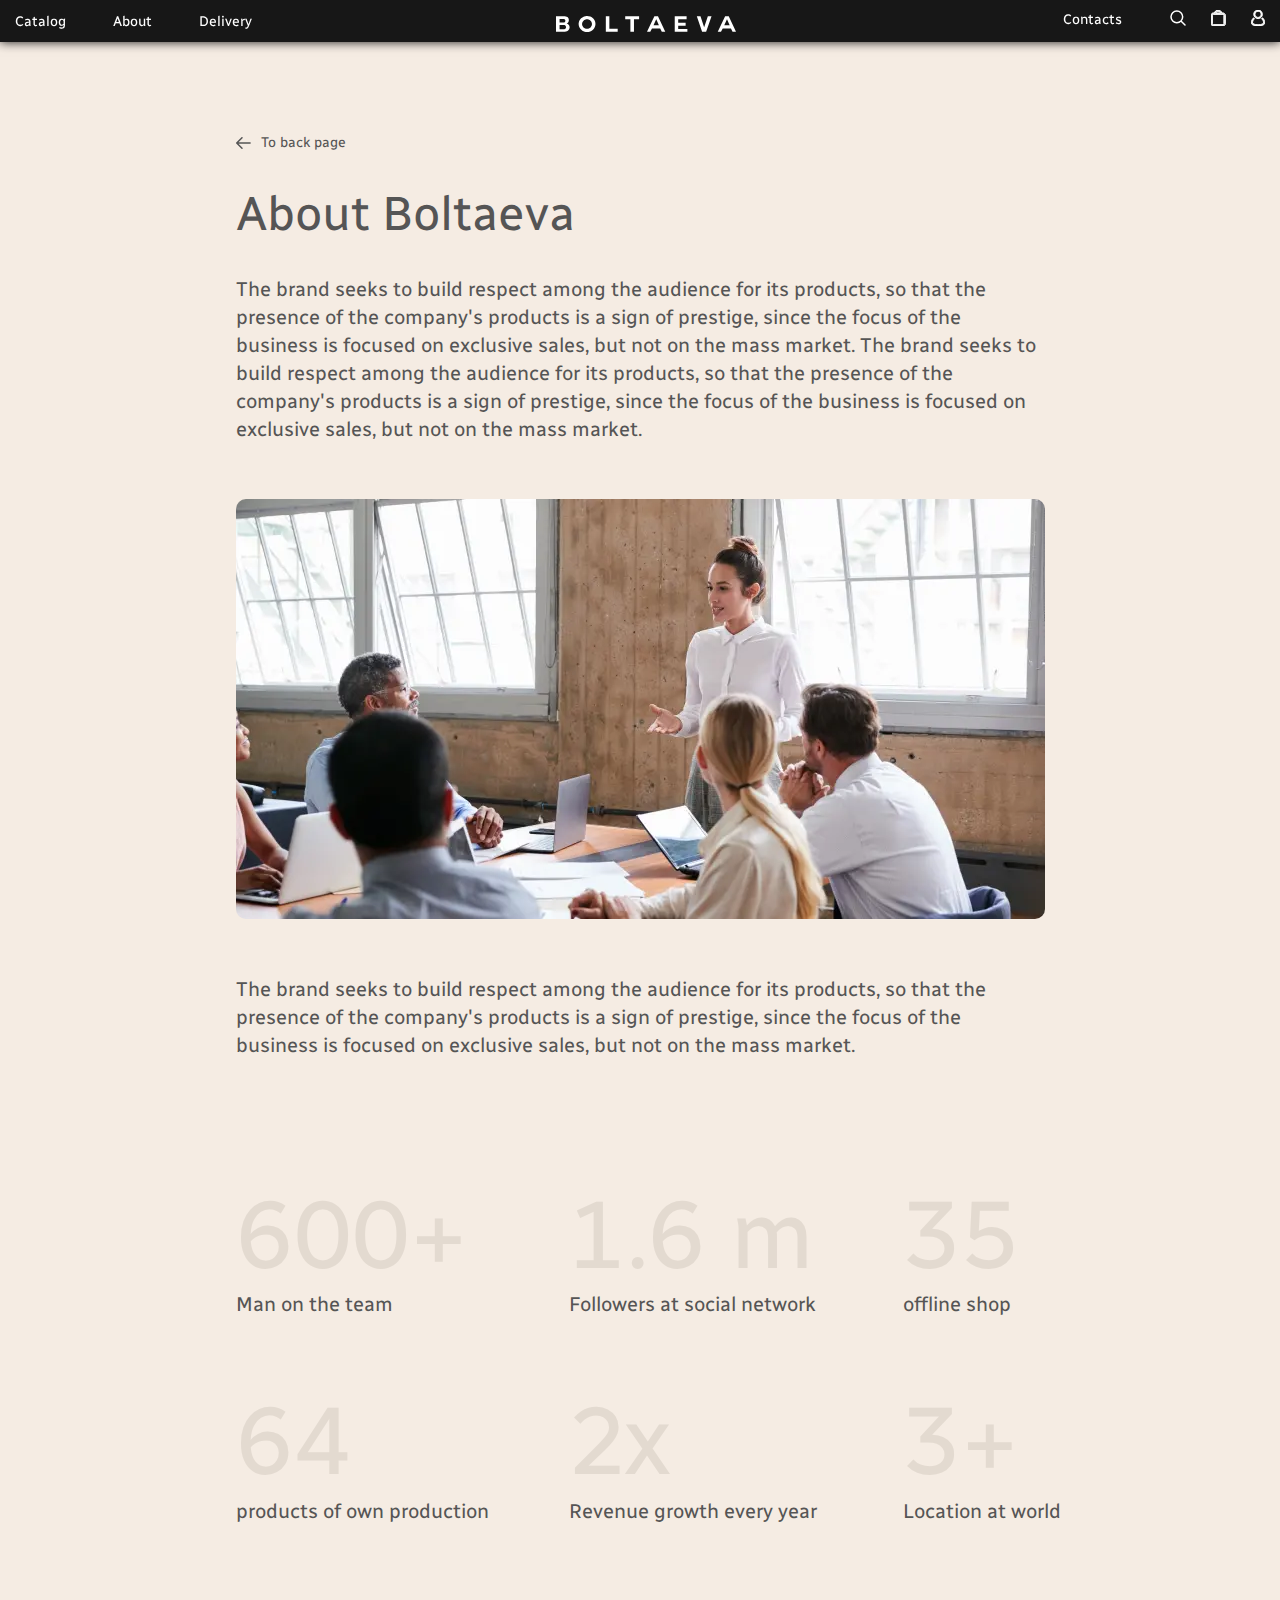
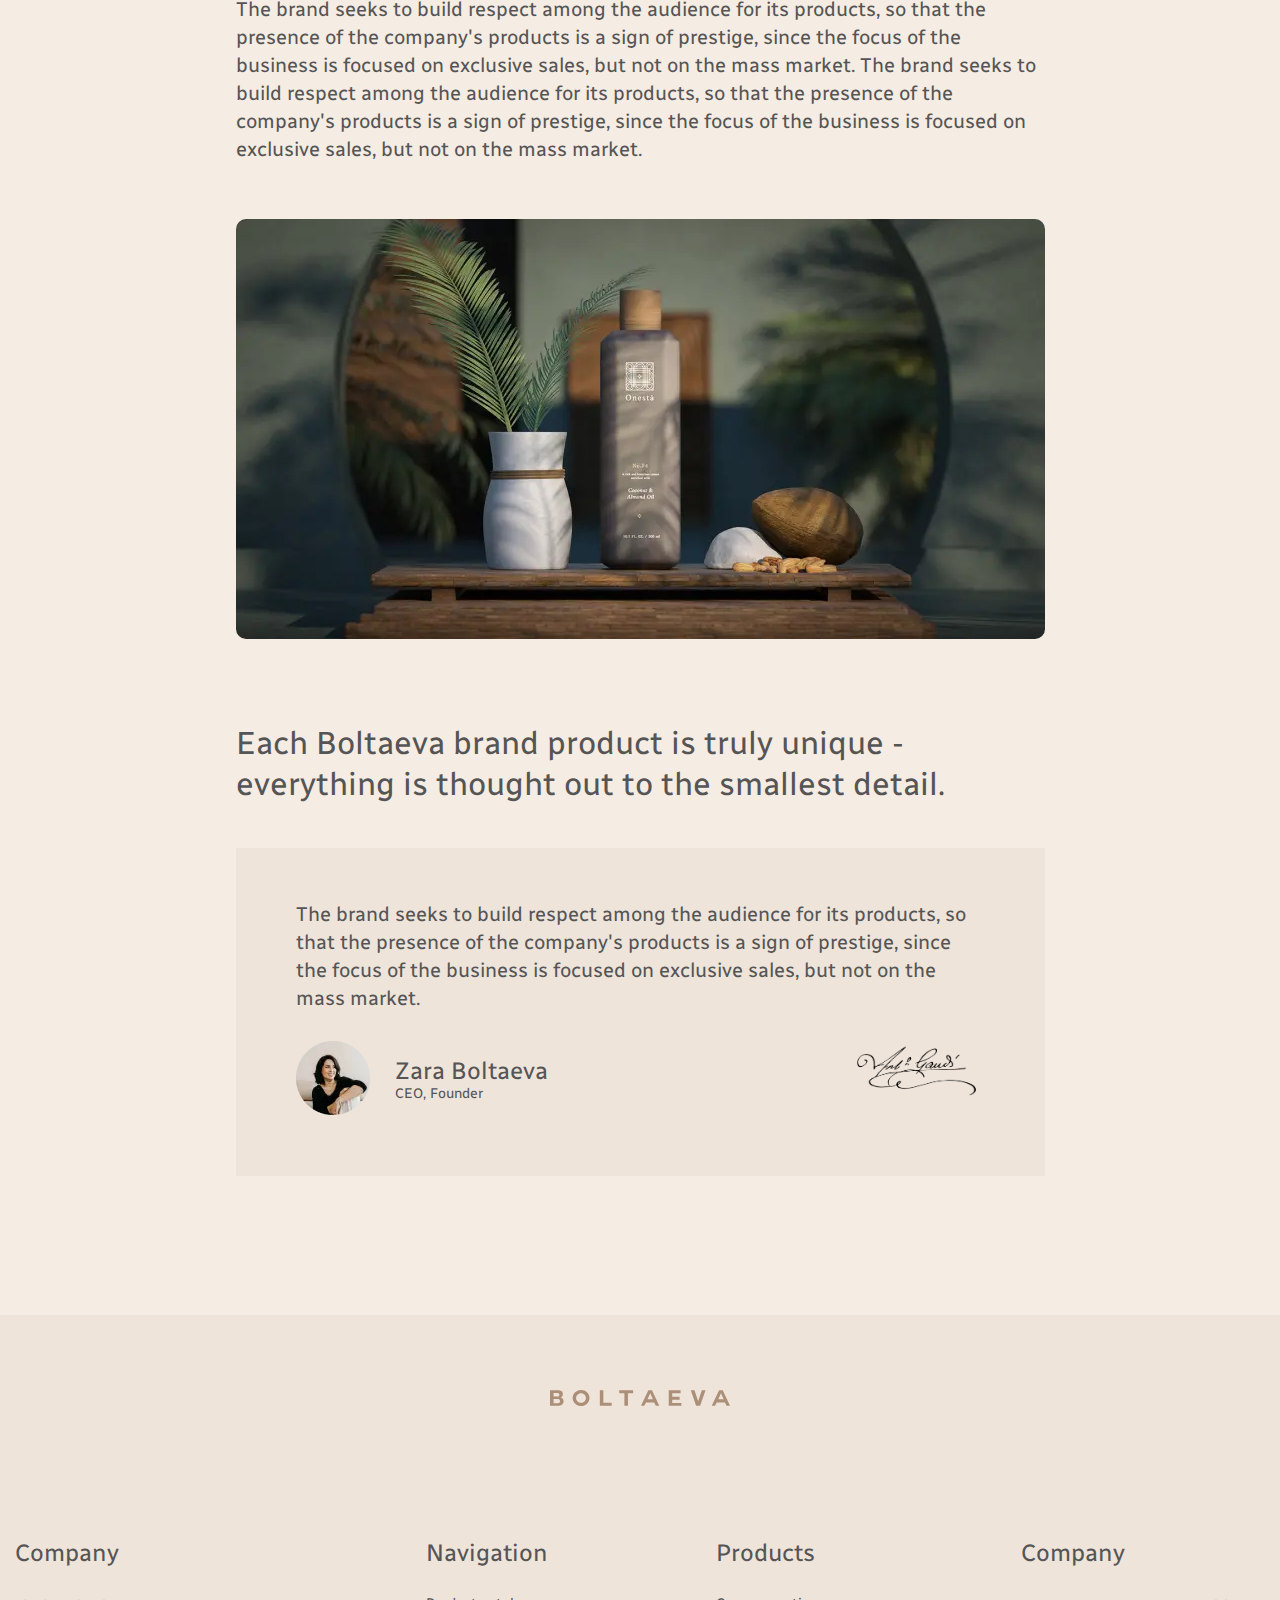
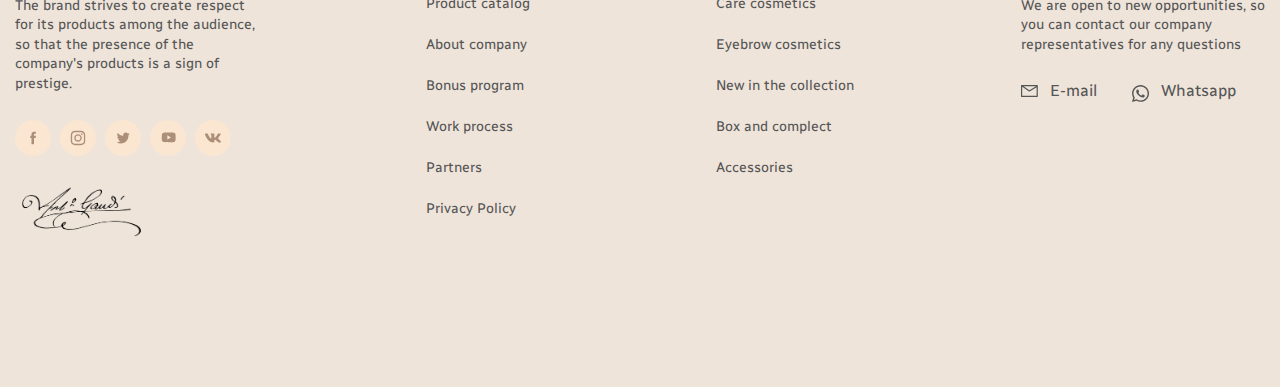
==== about.html @ b91501fe "new files" ====
<!DOCTYPE html>
<html lang="en">

<head>
	<meta charset="UTF-8">
	<meta http-equiv="X-UA-Compatible" content="IE=edge">
	<meta name="viewport" content="width=device-width, initial-scale=1.0">
	<link rel="preconnect" href="https://fonts.googleapis.com">
	<link rel="preconnect" href="https://fonts.gstatic.com" crossorigin>
	<link rel="stylesheet" href="styles.css">
	<script src=""></script>
	<title>Boltaeva cosmetics</title>
</head>
<body>
	<div class="wrapper">
		<header class="header">
			<div class="header__container">
				<div class="burger">
					<div class="burger__top">
						<img src="img/01.svg" alt="search" class="burger__search" />
						<img src="img/02.svg" alt="logo" class="burger__logo" />
						<img src="img/03.svg" alt="user" class="burger__user" />
						<img src="img/04.svg" alt="pagest" class="burger__pagest" />
					</div>
                    <ul class="burger__items">
    <li class="burger__item">
        <a href="./checkout.html" class="burger__links">Main page</a>
    </li>
    <li class="burger__item">
        <a href="./catalog.html" class="burger__links">Catalog</a>
    </li>
    <li class="burger__item">
        <a href="./about.html" class="burger__links">About</a>
    </li>
    <li class="burger__item">
        <a href="./delivery.html" class="burger__links">Delivery</a>
    </li>
    <li class="burger__item">
        <a href="./contact.html" class="burger__links">Contacts</a>
    </li>
    <li class="burger__item">
        <a href="./program.html" class="burger__links">Bonus program</a>
    </li>
    <li class="burger__item">
        <a href="./working.html" class="burger__links">Work process</a>
    </li>
    <li class="burger__item">
        <a href="./partners.html" class="burger__links">Partners</a>
    </li>
</ul>
</div>
<div class="header__menu menu">
<button type="button" class="menu__icon icon-menu"><span></span></button>
<nav class="menu__body">
    <ul class="menu__list">
        <li class="menu__item">
            <a href="./catalog.html" class="menu__link">Catalog</a>
        </li>
        <li class="menu__item">
            <a href="./about.html" class="menu__link">About</a>
        </li>
        <li class="menu__item">
            <a href="./delivery.html" class="menu__link">Delivery</a>
        </li>
    </ul>
</nav>
</div>
<a href="./index.html" class="header__logo"><img src="img/logo.svg" alt="logo" /></a>
<ul class="header__items">
<li class="header-item">
    <a href="./contact.html" class="header-item__link">Contacts</a>
</li>
<li class="header-item">
    <a href="./catalog.html" class="header-item__link">
        <svg width="16" height="16" viewBox="0 0 16 16" fill="none" xmlns="http://www.w3.org/2000/svg">
            <path d="M15 15L10.9556 10.9556M12.6667 6.83333C12.6667 10.055 10.055 12.6667 6.83333 12.6667C3.61167 12.6667 1 10.055 1 6.83333C1 3.61167 3.61167 1 6.83333 1C10.055 1 12.6667 3.61167 12.6667 6.83333Z" stroke="#fff" stroke-width="1.5" stroke-linecap="round" stroke-linejoin="round" />
        </svg>
    </a>
</li>
<li class="header-item">
    <a href="./shoping.html" class="header-item__link">
        <svg width="15" height="16" viewBox="0 0 15 16" fill="none" xmlns="http://www.w3.org/2000/svg">
            <path d="M11.9975 3.2746H10.5499C10.4777 2.45197 10.0872 1.68543 9.45564 1.12678C8.82409 0.568129 7.9976 0.258107 7.13983 0.258107C6.28206 0.258107 5.45556 0.568129 4.82402 1.12678C4.19247 1.68543 3.80193 2.45197 3.72973 3.2746H2.28214C1.74533 3.2746 1.23051 3.47984 0.850933 3.84516C0.471353 4.21049 0.258107 4.70598 0.258107 5.22263V13.794C0.258107 14.3106 0.471353 14.8061 0.850933 15.1714C1.23051 15.5367 1.74533 15.742 2.28214 15.742H11.9975C12.5343 15.742 13.0491 15.5367 13.4287 15.1714C13.8083 14.8061 14.0215 14.3106 14.0215 13.794V5.22263C14.0215 4.70598 13.8083 4.21049 13.4287 3.84516C13.0491 3.47984 12.5343 3.2746 11.9975 3.2746ZM7.13983 1.03437C7.78318 1.03629 8.40341 1.26548 8.88278 1.67845C9.36216 2.09141 9.66731 2.6594 9.74031 3.2746H4.53935C4.61235 2.6594 4.9175 2.09141 5.39687 1.67845C5.87625 1.26548 6.49647 1.03629 7.13983 1.03437ZM13.2119 13.794C13.2119 14.1039 13.084 14.4012 12.8562 14.6204C12.6285 14.8396 12.3196 14.9628 11.9975 14.9628H2.28214C1.96006 14.9628 1.65116 14.8396 1.42342 14.6204C1.19567 14.4012 1.06772 14.1039 1.06772 13.794V5.22263C1.06772 4.91264 1.19567 4.61534 1.42342 4.39615C1.65116 4.17695 1.96006 4.05381 2.28214 4.05381H11.9975C12.3196 4.05381 12.6285 4.17695 12.8562 4.39615C13.084 4.61534 13.2119 4.91264 13.2119 5.22263V13.794Z" fill="#555555" />
            <path stroke="#fff" fill-rule="evenodd" clip-rule="evenodd" d="M10.7781 3.01649H11.9975C12.5996 3.01649 13.179 3.24661 13.6076 3.65918C14.0366 4.07208 14.2796 4.63424 14.2796 5.22258V13.7939C14.2796 14.3823 14.0366 14.9444 13.6076 15.3573C13.179 15.7699 12.5996 16 11.9975 16H2.2821C1.67997 16 1.1006 15.7699 0.671936 15.3573C0.242932 14.9444 0 14.3823 0 13.7939V5.22258C0 4.63424 0.242932 4.07208 0.671936 3.65918C1.1006 3.24661 1.67997 3.01649 2.2821 3.01649H3.50151C3.62777 2.21688 4.03348 1.48145 4.65299 0.933445C5.33261 0.332271 6.22023 0 7.13979 0C8.05934 0 8.94696 0.332271 9.62658 0.933445C10.2461 1.48145 10.6518 2.21688 10.7781 3.01649ZM10.5499 3.2746H11.9975C12.5343 3.2746 13.0491 3.47984 13.4287 3.84516C13.8083 4.21049 14.0215 4.70598 14.0215 5.22263V13.794C14.0215 14.3106 13.8083 14.8061 13.4287 15.1714C13.0491 15.5367 12.5343 15.742 11.9975 15.742H2.28214C1.74533 15.742 1.23051 15.5367 0.850933 15.1714C0.471353 14.8061 0.258107 14.3106 0.258107 13.794V5.22263C0.258107 4.70598 0.471353 4.21049 0.850933 3.84516C1.23051 3.47984 1.74533 3.2746 2.28214 3.2746H3.72973C3.80193 2.45197 4.19247 1.68543 4.82402 1.12678C5.45556 0.568129 6.28206 0.258107 7.13983 0.258107C7.9976 0.258107 8.82409 0.568129 9.45564 1.12678C10.0872 1.68543 10.4777 2.45197 10.5499 3.2746ZM8.71431 1.87392C8.28262 1.50203 7.72244 1.29431 7.13979 1.29239C6.55713 1.29431 5.99695 1.50203 5.56526 1.87392C5.21028 2.17973 4.9627 2.5787 4.84969 3.01649H9.42989C9.31687 2.5787 9.06929 2.17973 8.71431 1.87392ZM9.69548 3.01649C9.5774 2.50169 9.29431 2.03296 8.88278 1.67845C8.40341 1.26548 7.78318 1.03629 7.13983 1.03437C6.49647 1.03629 5.87625 1.26548 5.39687 1.67845C4.98534 2.03296 4.70217 2.50169 4.58409 3.01649C4.56462 3.10136 4.54968 3.18753 4.53935 3.2746H9.74031C9.72998 3.18753 9.71495 3.10136 9.69548 3.01649ZM12.6772 14.4344C12.8556 14.2628 12.9538 14.0322 12.9538 13.7939V5.22258C12.9538 4.98429 12.8556 4.75367 12.6772 4.58204C12.4986 4.41009 12.2542 4.31183 11.9975 4.31183H2.2821C2.02534 4.31183 1.78099 4.41009 1.60233 4.58204C1.42401 4.75367 1.32574 4.98429 1.32574 5.22258V13.7939C1.32574 14.0322 1.42401 14.2628 1.60233 14.4344C1.78099 14.6064 2.02534 14.7047 2.2821 14.7047H11.9975C12.2542 14.7047 12.4986 14.6064 12.6772 14.4344ZM12.8562 14.6204C13.084 14.4012 13.2119 14.1039 13.2119 13.794V5.22263C13.2119 4.91264 13.084 4.61534 12.8562 4.39615C12.6285 4.17695 12.3196 4.05381 11.9975 4.05381H2.28214C1.96006 4.05381 1.65116 4.17695 1.42342 4.39615C1.19567 4.61534 1.06772 4.91264 1.06772 5.22263V13.794C1.06772 14.1039 1.19567 14.4012 1.42342 14.6204C1.65116 14.8396 1.96006 14.9628 2.28214 14.9628H11.9975C12.3196 14.9628 12.6285 14.8396 12.8562 14.6204Z" fill="#555555" />
        </svg>
    </a>
</li>
<li class="header-item">
    <a href="./checkout.html" class="header-item__link">
        <svg width="14" height="16" viewBox="0 0 14 16" fill="none" xmlns="http://www.w3.org/2000/svg">
            <path d="M11.8116 8.11075C11.7543 8.05377 11.6862 8.00866 11.6114 7.97798C11.5366 7.9473 11.4565 7.93166 11.3756 7.93194C11.2948 7.93223 11.2148 7.94844 11.1402 7.97964C11.0656 8.01085 10.9978 8.05644 10.9409 8.11382C10.8839 8.1712 10.8388 8.23924 10.8081 8.31405C10.7774 8.38886 10.7618 8.46899 10.7621 8.54984C10.7624 8.6307 10.7786 8.71071 10.8098 8.78531C10.841 8.8599 10.8866 8.92762 10.9439 8.98459C11.4647 9.49979 11.878 10.1132 12.16 10.7892C12.4421 11.4653 12.5872 12.1905 12.587 12.9231C12.587 13.6738 10.427 14.7692 7.04856 14.7692C3.6701 14.7692 1.5101 13.6738 1.5101 12.9231C1.50913 12.1954 1.65156 11.4746 1.92927 10.802C2.20697 10.1294 2.6145 9.51809 3.12857 9.00305C3.24318 8.88775 3.30751 8.73178 3.30751 8.56921C3.30751 8.40663 3.24318 8.25066 3.12857 8.13536C3.01327 8.02074 2.8573 7.95641 2.69472 7.95641C2.53214 7.95641 2.37617 8.02074 2.26087 8.13536C1.63017 8.76254 1.13025 9.50869 0.790098 10.3305C0.449949 11.1524 0.276339 12.0336 0.279335 12.9231C0.279335 14.9231 3.76857 16 7.04856 16C10.3286 16 13.8178 14.9231 13.8178 12.9231C13.8202 12.0278 13.6439 11.1411 13.2995 10.3148C12.955 9.48851 12.4492 8.7392 11.8116 8.11075Z" fill="white" stroke="#fff" />
            <path d="M7.04854 8.61539C7.90052 8.61539 8.73337 8.36274 9.44176 7.88941C10.1502 7.41607 10.7023 6.7433 11.0283 5.95618C11.3544 5.16905 11.4397 4.30291 11.2735 3.4673C11.1072 2.63169 10.697 1.86414 10.0945 1.2617C9.49209 0.659254 8.72454 0.248986 7.88893 0.082773C7.05332 -0.0834402 6.18718 0.00186646 5.40005 0.327905C4.61293 0.653944 3.94016 1.20607 3.46682 1.91447C2.99349 2.62286 2.74084 3.45571 2.74084 4.30769C2.74084 5.45016 3.19469 6.54584 4.00254 7.35369C4.81039 8.16154 5.90607 8.61539 7.04854 8.61539ZM7.04854 1.23077C7.65709 1.23077 8.25199 1.41123 8.75798 1.74933C9.26398 2.08742 9.65836 2.56797 9.89124 3.13021C10.1241 3.69244 10.1851 4.31111 10.0663 4.90797C9.94761 5.50484 9.65456 6.05309 9.22425 6.48341C8.79393 6.91372 8.24568 7.20677 7.64881 7.32549C7.05195 7.44422 6.43328 7.38328 5.87105 7.1504C5.30882 6.91751 4.82827 6.52314 4.49017 6.01714C4.15207 5.51114 3.97161 4.91625 3.97161 4.30769C3.97161 3.49164 4.29579 2.70902 4.87282 2.13198C5.44986 1.55495 6.23249 1.23077 7.04854 1.23077Z" fill="white" stroke="#fff" />
        </svg>
    </a>
</li>
</ul>
</div>
</header>

<main class="page">
<div class="about">
<div class="about__container">
<section class="about-boltaeva">
    <a href="./index.html" class="end-link">
        <svg width="15" height="12" viewBox="0 0 15 12" fill="none" xmlns="http://www.w3.org/2000/svg">
            <path d="M14.1248 6.74342H2.53793L6.52559 10.7311C6.81589 11.0214 6.81589 11.4922 6.52578 11.7823C6.23547 12.0726 5.76452 12.0726 5.47422 11.7823L0.217736 6.5256C0.183167 6.49104 0.152316 6.45294 0.125182 6.41242C0.11273 6.39365 0.103994 6.37339 0.093215 6.35388C0.0809487 6.33083 0.0668229 6.3089 0.0569727 6.28455C0.0463791 6.25946 0.0404326 6.23344 0.0329984 6.20742C0.0268653 6.18679 0.0188744 6.16709 0.0145998 6.14591C0.00493542 6.09758 -8.29883e-05 6.04889 -8.29883e-05 6.00001L0.000102406 5.99834C0.000288259 5.9502 0.00512127 5.90188 0.0145998 5.85449C0.0190603 5.83219 0.0274229 5.81156 0.0339277 5.78963C0.041176 5.76491 0.0467512 5.73982 0.0567873 5.71584C0.0675668 5.69001 0.082064 5.66659 0.0954454 5.64224C0.105481 5.62403 0.113472 5.60545 0.124995 5.58798C0.15213 5.5469 0.183354 5.50862 0.218109 5.47386L5.47441 0.21775C5.76471 -0.0725523 6.23547 -0.0725525 6.52578 0.217564C6.81608 0.507867 6.81608 0.978633 6.52578 1.26912L2.53811 5.2566H14.1248C14.5353 5.2566 14.8682 5.58946 14.8682 6.00001C14.8682 6.41056 14.5353 6.74342 14.1248 6.74342Z" fill="#555555" />
        </svg>
        <span class="end-link__links">To back page</span>
    </a>
    <h2 class="about-boltaeva__title">About Boltaeva</h2>
    <p class="about-boltaeva__text about-text">
        The brand seeks to build respect among the audience for its
        products, so that the presence of the company's products is a
        sign of prestige, since the focus of the business is focused on
        exclusive sales, but not on the mass market. The brand seeks to
        build respect among the audience for its products, so that the
        presence of the company's products is a sign of prestige, since
        the focus of the business is focused on exclusive sales, but not
        on the mass market.
    </p>
    <picture><source srcset="img/about-us/01.webp" type="image/webp"><img src="img/about-us/01.jpg" alt="about-us-pshoto" class="about-boltaeva__image about-img" /></picture>
    <p class="about-boltaeva__text about-text">
        The brand seeks to build respect among the audience for its
        products, so that the presence of the company's products is a
        sign of prestige, since the focus of the business is focused on
        exclusive sales, but not on the mass market.
    </p>
</section>
<section class="about-statistik">
    <div class="about-statistik__items">
        <div class="about-statistik__item">
            <h4 class="about-statistik__number">600+</h4>
            <p class="about-statistik__desc">Man on the team</p>
        </div>
        <div class="about-statistik__item">
            <h4 class="about-statistik__number">1.6 m</h4>
            <p class="about-statistik__desc">
                Followers at social network
            </p>
        </div>
        <div class="about-statistik__item">
            <h4 class="about-statistik__number">35</h4>
            <p class="about-statistik__desc">offline shop</p>
        </div>
        <div class="about-statistik__item">
            <h4 class="about-statistik__number">64</h4>
            <p class="about-statistik__desc">
                products of own production
            </p>
        </div>
        <div class="about-statistik__item">
            <h4 class="about-statistik__number">2x</h4>
            <p class="about-statistik__desc">Revenue growth every year</p>
        </div>
        <div class="about-statistik__item">
            <h4 class="about-statistik__number">3+</h4>
            <p class="about-statistik__desc">Location at world</p>
        </div>
    </div>
    <p class="about-statistik__text about-text">
        The brand seeks to build respect among the audience for its
        products, so that the presence of the company's products is a
        sign of prestige, since the focus of the business is focused on
        exclusive sales, but not on the mass market. The brand seeks to
        build respect among the audience for its products, so that the
        presence of the company's products is a sign of prestige, since
        the focus of the business is focused on exclusive sales, but not
        on the mass market.
    </p>
    <picture><source srcset="img/about-us/02.webp" type="image/webp"><img src="img/about-us/02.jpg" alt="about-images" class="about-statistik__img about-img" /></picture>
</section>
<section class="blockquote">
    <p class="blockquote__quote">
        Each Boltaeva brand product is truly unique - everything is
        thought out to the smallest detail.
    </p>
    <div class="blockquote__column">
        <p class="blockquote__text about-text">
            The brand seeks to build respect among the audience for its
            products, so that the presence of the company's products is a
            sign of prestige, since the focus of the business is focused
            on exclusive sales, but not on the mass market.
        </p>
        <div class="blockquote__user">
            <div class="user">
                <picture><source srcset="img/user.webp" type="image/webp"><img src="img/user.png" alt="user" class="user__img" /></picture>
                <div class="user__text">
                    <h6 class="user__name">Zara Boltaeva</h6>
                    <span class="user__desc">CEO, Founder</span>
                </div>
            </div>
            <picture><source srcset="img/podpis.webp" type="image/webp"><img src="img/podpis.png" alt="" class="blockquote__signature signature" /></picture>
        </div>
    </div>
</section>
</div>
</div>
</main>
<footer class="footer">
<div class="footer__container">
<a href="./index.html" class="footer__logo">
<img src="img/logo02.svg" alt="" />
</a>
<div class="footer__items">
<div class="footer-item">
    <p class="footer-item__name footer-name">Company</p>
    <p class="footer-item__text">
        The brand strives to create respect for its products among the
        audience, so that the presence of the company's products is a sign of
        prestige.
    </p>
    <ul class="socials">
        <li class="socials__item">
            <a href="#" class="socials__link"><img src="img/socials/01.svg" alt="fackebook" class="socials__icon" /></a>
        </li>
        <li class="socials__item">
            <a href="#" class="socials__link"><img src="img/socials/02.svg" alt="Instagram" class="socials__icon" /></a>
        </li>
        <li class="socials__item">
            <a href="#" class="socials__link"><img src="img/socials/03.svg" alt="tvith" class="socials__icon" /></a>
        </li>
        <li class="socials__item">
            <a href="#" class="socials__link"><img src="img/socials/04.svg" alt="youtobe" class="socials__icon" /></a>
        </li>
        <li class="socials__item">
            <a href="#" class="socials__link"><img src="img/socials/05.svg" alt="vk" class="socials__icon" /></a>
        </li>
    </ul>
    <picture><source srcset="img/podpis.webp" type="image/webp"><img class="footer-item__signature signature" src="img/podpis.png" alt="" /></picture>
</div>
<ul class="footer-list">
    <li class="footer-list__item">
        <p class="footer-name">Navigation</p>
    </li>
    <li class="footer-list__item">
        <a href="./catalog.html" class="footer-list__link">Product catalog</a>
    </li>
    <li class="footer-list__item">
        <a href="./about.html" class="footer-list__link">About company</a>
    </li>
    <li class="footer-list__item">
        <a href="./program.html" class="footer-list__link">Bonus program</a>
    </li>
    <li class="footer-list__item">
        <a href="./working.html" class="footer-list__link">Work process</a>
    </li>
    <li class="footer-list__item">
        <a href="./partners.html" class="footer-list__link">Partners</a>
    </li>
    <li class="footer-list__item">
        <a href="./delivery.html" class="footer-list__link">Privacy Policy</a>
    </li>
</ul>
<ul class="footer-list">
    <li class="footer-list__item">
        <p class="footer-name">Products</p>
    </li>
    <li class="footer-list__item">
        <a href="./catalog.html" class="footer-list__link">Care cosmetics</a>
    </li>
    <li class="footer-list__item">
        <a href="./delivery.html" class="footer-list__link">Eyebrow cosmetics</a>
    </li>
    <li class="footer-list__item">
        <a href="./shoping.html" class="footer-list__link">New in the collection</a>
    </li>
    <li class="footer-list__item">
        <a href="./program.html" class="footer-list__link">Box and complect
        </a>
    </li>
    <li class="footer-list__item">
        <a href="./contact.html" class="footer-list__link">Accessories</a>
    </li>
</ul>
<div class="footer-item">
    <p class="footer-item__name footer-name">Company</p>
    <p class="footer-item__text">
        We are open to new opportunities, so you can contact our company
        representatives for any questions
    </p>
    <div class="footer-item__contact">
        <a href="mailto:abc@example.com" class="footer-item__mail">E-mail</a>
        <a href="whatsapp://+380680752412" class="footer-item__whatsap">Whatsapp</a>
    </div>
</div>
<div data-spollers class="footer-spollers">
    <div class="footer-list spollers__item">
        <button type="button" data-spoller class="footer-name spollers__title">
            Products
        </button>
        <ul class="footer-colums spollers__body">
            <li class="footer-colums__item">
                <a href="./catalog.html" class="footer-colums__link">Care cosmetics</a>
            </li>
            <li class="footer-colums__item">
                <a href="./shoping.html" class="footer-colums__link">Eyebrow cosmetics</a>
            </li>
            <li class="footer-colums__item">
                <a href="./checkout.html" class="footer-colums__link">New in the collection</a>
            </li>
            <li class="footer-colums__item">
                <a href="./checkout.html" class="footer-colums__link">Box and complect
                </a>
            </li>
            <li class="footer-colums__item">
                <a href="./program.html" class="footer-colums__link">Accessories</a>
            </li>
            <li class="footer-colums__item">
                <a href="./delivery.html" class="footer-colums__link">Privacy Policy</a>
            </li>
        </ul>
    </div>
    <div class="footer-colums spollers__item">
        <button type="button" data-spoller class="footer-name spollers__title">
            Navigation
        </button>
        <ul class="footer-colums spollers__body">
            <li class="footer-colums__item">
                <a href="./catalog.html" class="footer-colums__link">Product catalog</a>
            </li>
            <li class="footer-colums__item">
                <a href="./about.html" class="footer-colums__link">About company</a>
            </li>
            <li class="footer-colums__item">
                <a href="./program.html" class="footer-colums__link">Bonus program</a>
            </li>
            <li class="footer-colums__item">
                <a href="./working.html" class="footer-colums__link">Work process</a>
            </li>
            <li class="footer-colums__item">
                <a href="./partners.html" class="footer-colums__link">Partners</a>
            </li>
            <li class="footer-colums__item">
                <a href="./delivery.html" class="footer-colums__link">Privacy Policy</a>
            </li>
        </ul>
    </div>
</div>
</div>
</div>
</footer>

</div>
<!-- 
<div id="popup" aria-hidden="true" class="popup">
<div class="popup__wrapper">
<div class="popup__content">
<button data-close type="button" class="popup__close">Закрыть</button>
<div class="popup__text">
</div>
</div>
</div>
</div>
-->
<script src="js/app.min.js?_v=20220502111958"></script>
</body>

</html>
---- styles.css ----
@charset "UTF-8";
@import url(https://fonts.googleapis.com/css2?family=Radio+Canada&display=swap);
*{
    padding:0;margin:0;border:0
}
*,:after,:before{
    -webkit-box-sizing:border-box;
    box-sizing:border-box
}
body,html{
    height:100%;
    min-width:320px
}
body{
    color:#555;
    line-height:1;
    font-family:"Radio Canada",sans-serif;
    font-size:.875rem;
    -ms-text-size-adjust:100%;
    -moz-text-size-adjust:100%;
    -webkit-text-size-adjust:100%;
    -webkit-font-smoothing:antialiased;
    -moz-osx-font-smoothing:grayscale
}
button,input,textarea{
    font-family:"Radio Canada",sans-serif;
    font-size:inherit
}
button{
    cursor:pointer;
    color:inherit;
    background-color:inherit
}
a{
    color:inherit
}
a:link,a:visited{
    text-decoration:none
}
a:hover{
    text-decoration:none
}
ul li{
    list-style:none
}
img{
    vertical-align:top
}
h1,h2,h3,h4,h5,h6{
    font-weight:inherit;
    font-size:inherit
}
.lock body{
    overflow:hidden;
    -ms-touch-action:none;
    touch-action:none
}
.wrapper{
    min-height:100%;
    display:-webkit-box;
    display:-ms-flexbox;
    display:flex;
    -webkit-box-orient:vertical;
    -webkit-box-direction:normal;
    -ms-flex-direction:column;
    flex-direction:column;
    overflow:hidden
}
.wrapper>main{
    -webkit-box-flex:1;
    -ms-flex:1 1 auto;
    flex:1 1 auto
}
.wrapper>*{
    min-width:0
}
[class*=__container]{
    max-width:81.25rem;
    -webkit-box-sizing:content-box;
    box-sizing:content-box;
    margin:0 auto;
    padding:0 .9375rem
}
body::after{
    content:"";
    background-color:rgba(0,0,0,.5);
    position:fixed;
    width:100%;
    height:100%;
    top:0;
    left:0;
    opacity:0;
    -webkit-transition:opacity .8s ease 0s;
    -o-transition:opacity .8s ease 0s;
    transition:opacity .8s ease 0s;
    pointer-events:none;
    z-index:149
}
body.popup-show::after{
    opacity:1
}
.popup{
    position:fixed;
    top:0;
    left:0;
    bottom:0;
    right:0;
    padding:30px 10px;
    -webkit-transition:visibility .8s ease 0s;
    -o-transition:visibility .8s ease 0s;
    transition:visibility .8s ease 0s;
    visibility:hidden;pointer-events:none
}
.popup_show{
    z-index:150;
    visibility:visible;
    overflow:auto;
    pointer-events:auto
}
.popup_show .popup__content{
    visibility:visible;
    -webkit-transform:scale(1);
    -ms-transform:scale(1);
    transform:scale(1)
}
.popup__wrapper{
    display:-webkit-box;
    display:-ms-flexbox;
    display:flex;
    -webkit-box-orient:vertical;
    -webkit-box-direction:normal;
    -ms-flex-direction:column;
    flex-direction:column;
    -webkit-box-align:center;
    -ms-flex-align:center;
    align-items:center;
    min-height:100%;
    -webkit-box-flex:1;
    -ms-flex:1 1 auto;
    flex:1 1 auto;
    width:100%;
    display:flex;
    -webkit-box-pack:center;
    -ms-flex-pack:center;
    justify-content:center;
    align-items:center
}
.popup__content{
    visibility:hidden;
    -webkit-transform:scale(0);
    -ms-transform:scale(0);
    transform:scale(0);
    -webkit-transition:-webkit-transform .3s ease 0s;
    transition:-webkit-transform .3s ease 0s;
    -o-transition:transform .3s ease 0s;
    transition:transform .3s ease 0s;
    transition:transform .3s ease 0s,-webkit-transform .3s ease 0s;
    background-color:#ffddc4;
    padding:20px;
    width:100%;
    max-width:900px;
    border-radius:20px
}
.lock .popup__content{
    visibility:visible
}
body{
    background-color:#f5ece3
}
[class*=-ibg]{
    position:relative
}
[class*=-ibg] img{
    position:absolute;
    width:100%;height:100%;
    top:0;
    left:0;
    -o-object-fit:cover;
    object-fit:cover
}
[class*=-ibg_contain] img{
    -o-object-fit:contain;
    object-fit:contain
}
.signature{
    width:130px
}
.title{
    font-size:48px;
    line-height:1.2
}
.image-width{
    width:100%;
    height:410px;
    -o-object-fit:cover;
    object-fit:cover;
    -o-object-position:center;
    object-position:center
}
.button-style{
    font-size:20px;
    line-height:1.1;
    position:relative;
    padding:28px 66px 28px 47px;
    border-radius:66px;
    background-color:#eee4da;
    margin-left:50%;
    -webkit-transform:translateX(-50%);
    -ms-transform:translateX(-50%);
    transform:translateX(-50%);
    display:inline-block;
    border:3px solid transparent;
    -webkit-transition:.5s;
    -o-transition:.5s;
    transition:.5s;
    -ms-flex-negative:0;
    flex-shrink:0;
    min-width:270px
}
.button-style:after{
    content:"";
    position:absolute;
    right:36px;
    width:10px;
    height:8px;
    background-image:url(../img/buttonr.svg);
    top:50%;
    -webkit-transform:translateY(-50%);
    -ms-transform:translateY(-50%);
    transform:translateY(-50%)
}
.button-style:hover{
    background:0 0;
    border:3px solid #eee4da
}
.button-style:hover::after{
    content:"";
    right:26px
}
.icon-menu{
    display:none
}
.header{
    position:fixed;
    background-color:#171717;
    z-index:10;
    width:100%;
    padding:10px 0 10px;
    -webkit-box-shadow:0 0 10px #171717;
    box-shadow:0 0 10px #171717
}
.header__container{
    display:-webkit-box;
    display:-ms-flexbox;
    display:flex;
    -webkit-box-pack:justify;
    -ms-flex-pack:justify;
    justify-content:space-between;
    -webkit-box-align:end;
    -ms-flex-align:end;
    align-items:flex-end
}
.header__logo{
    margin-left:-24px
}
.header__items{
    display:-webkit-box;
    display:-ms-flexbox;
    display:flex
}
.burger{
    -webkit-transition:.5s;
    -o-transition:.5s;
    transition:.5s;
    -webkit-transform:translateY(-900px);
    -ms-transform:translateY(-900px);
    transform:translateY(-900px);
    position:absolute;
    top:-23px;
    background-color:#e5e5e5;
    left:0;
    width:100%;
    padding:35px 0
}
.burger__top{
    display:-webkit-box;
    display:-ms-flexbox;
    display:flex;
    -webkit-box-pack:end;
    -ms-flex-pack:end;
    justify-content:end
}
.burger__search{
    margin-left:75px
}
.burger__logo{
    margin-left:25px
}
.burger__user{
    margin-left:25px
}
.burger__pagest{
    margin-left:25px;
    margin-right:25px
}
.burger__items{
    margin-top:73px;
    text-align:center
}
.burger__item{
    font-size:24px;
    line-height:1.1;
    margin-bottom:34px;
    font-weight:400;
    color:#555
}
.menu__list{
    display:-webkit-box;
    display:-ms-flexbox;
    display:flex
}
.menu__item{
    margin-left:47px
}
.menu__item:nth-child(1){
    margin-left:0
}
.menu__link{
    font-size:14px;
    line-height:1.4;
    font-weight:400;
    color:#fff;
    -webkit-transition:.4s;
    -o-transition:.4s;
    transition:.4s
}
.menu__link:hover{
    color:#e6c6ac
}
.header-item{
    margin-right:25px
}
.header-item__img{
    -webkit-transition:10s;
    -o-transition:10s;
    transition:10s
}
.header-item__link{
    font-size:14px;
    line-height:1.4;
    font-weight:400;
    color:#fff
}
.header-item__link path{
    -webkit-transition:.4s;
    -o-transition:.4s;
    transition:.4s
}
.header-item__link:hover{
    color:#e6c6ac
}
.header-item__link:hover path{
    stroke:#e6c6ac
}
.header-item:nth-child(1){
    margin-left:0;
    margin-right:48px
}
.header-item:last-child{
    margin-right:0
}
.footer{
    padding:75px 0 142px;
    background-color:#eee4da;
    color:#555
}
.footer__logo{
    margin-left:50%;
    -webkit-transform:translateX(-50%);
    -ms-transform:translateX(-50%);
    transform:translateX(-50%);
    margin-bottom:130px;
    display:inline-block
}
.footer__items{
    display:-webkit-box;
    display:-ms-flexbox;
    display:flex;
    -webkit-box-pack:justify;
    -ms-flex-pack:justify;
    justify-content:space-between
}
.footer-spollers{
    display:none
}
.footer-colums__item{
    font-size:16px;
    line-height:1.2;
    margin-bottom:23px
}
.footer-item__text{
    margin-top:26px;
    max-width:244px;
    font-size:14px;
    line-height:1.4
}
.footer-item__signature{
    margin-top:26px
}
.footer-item__contact{
    margin-top:27px;
    display:-webkit-box;
    display:-ms-flexbox;
    display:flex;
    -webkit-box-align:center;
    -ms-flex-align:center;
    align-items:center;
    font-size:16px;
    line-height:1.2
}
.footer-item__mail{
    display:block;
    padding-left:29px;
    position:relative;
    -webkit-transition:.5s;
    -o-transition:.5s;
    transition:.5s
}
.footer-item__mail:hover{
    color:#af937c
}
.footer-item__mail::before{
    content:"";
    position:absolute;
    background-repeat:no-repeat;
    left:0;
    width:17px;
    height:17px;
    background-image:url(../img/mail.svg);
    background-size:contain;
    top:4px
}
.footer-item__whatsap{
    display:block;
    position:relative;
    margin-left:35px;
    padding-left:29px;
    -webkit-transition:.4s;
    -o-transition:.4s;
    transition:.4s
}
.footer-item__whatsap:hover{
    color:#af937c
}
.footer-item__whatsap::before{
    content:"";
    position:absolute;
    background-repeat:no-repeat;
    top:4px;
    left:0;
    width:17px;
    height:17px;
    background-image:url(../img/whatap.svg);
    background-size:contain
}
.footer-name{
    font-size:24px;
    line-height:1.4;
    color:#555;
    font-weight:400
}
    .socials{
        display:-webkit-box;
        display:-ms-flexbox;
        display:flex;
        margin-top:26px
    }
    .socials__item{
        border-radius:50%;
        background-color:#fbe6d1;
        width:36px;
        height:36px;
        display:-webkit-box;
        display:-ms-flexbox;
        display:flex;
        -webkit-box-align:center;
        -ms-flex-align:center;
        align-items:center;
        -webkit-box-pack:center;
        -ms-flex-pack:center;
        justify-content:center;
        margin-left:9px;
        -webkit-transition:.4s;
        -o-transition:.4s;
        transition:.4s;
        border:2px solid;
        border-color:transparent
    }
    .socials__item:nth-child(1){
        margin-left:0
    }
    .socials__item:hover{
        border:2px solid #af937c
    }
    .socials__icon{
        display:block;
        padding:14px
    }
    .footer-list__item{
        margin-top:27px
    }
    .footer-list__item:nth-child(1){
        margin-top:0
    }
    .footer-list__link{
        padding-bottom:4px;
        position:relative
    }
    .footer-list__link::before{
        content:"";
        -webkit-transition:.4s;
        -o-transition:.4s;
        transition:.4s;
        position:absolute;
        width:100%;
        height:1px;
        background-color:rgba(85,85,85,0);
        bottom:0
    }
    .footer-list__link:hover::before{
        content:"";
        background-color:#555
    }
    .footer-name{
        margin-bottom:24px;
        cursor:default
    }
    .spollers__title{
        position:relative
    }
    .no-webp .spollers__title::before{
        background-image:url(../img/botton.png)
    }
    .spollers__title::before{
        content:"";
        -webkit-transition:.5s;
        -o-transition:.5s;
        transition:.5s;
        position:absolute;
        background-size:cover;
        width:18px;
        height:15px;
        top:10px;
        right:-30px
    }
    ._spoller-active::before{
        content:"";
        -webkit-transform:rotate(180deg);
        -ms-transform:rotate(180deg);
        transform:rotate(180deg)
    }
    .no-webp .header-slider{
        background-image:url(../img/cosmetics.png)
    }
    .header-slider{
        background-repeat:no-repeat;
        background-size:cover;
        min-height:100vh;
        position:relative;
        z-index:8
    }
    .header-slider__wrapper{
        padding:340px 0
    }
    .header-slider__title{
        font-size:48px;
        line-height:1.2;
        color:#fff;
        font-weight:400;
        text-align:center;
        padding-bottom:10px;
        position:relative
    }
    .header-slider__title::after{
        content:"";
        position:absolute;
        width:38%;
        bottom:0;
        left:50%;
        -webkit-transform:translateX(-50%);
        -ms-transform:translateX(-50%);
        transform:translateX(-50%);
        border-bottom:1px solid #eee4da
    }
    .swiper-button-next,.swiper-button-prev{
        margin:0 20px
    }
    .swiper-button-next::after,.swiper-button-prev::after{
        content:"";
        -webkit-transition:.5s;
        -o-transition:.5s;
        transition:.5s;
        background-image:url(../img/right.svg);
        width:20px;
        height:15px;
        -webkit-transform:rotateY(180deg);
        transform:rotateY(180deg);
        padding:21px 30px;
        border-radius:60px;
        display:-webkit-box;
        display:-ms-flexbox;
        display:flex;
        background-position:center;
        background-color:rgba(0,0,0,.9);
        background-image:cover;
        background-repeat:no-repeat;
        color:transparent;
        font-size:1px;
        line-height:1px
    }

    .swiper-button-next:hover::after,.swiper-button-prev:hover::after{
        content:"";
        background-position-x:25px
    }
    .swiper-button-next::after{
        content:"";
        -webkit-transform:rotateY(0);
        transform:rotateY(0)
    }
    .products{
        padding:70px 0;
        background-color:#f5ece3;
        font-weight:400
    }
    .products__items{
        display:-ms-grid;
        display:grid;
        -ms-grid-columns:25% 25% 25% 25%;
        grid-template-columns:25% 25% 25% 25%;
        max-width:1253px;
        -webkit-column-gap:20px;
        -moz-column-gap:20px;
        column-gap:20px;
        grid-gap:20px
    }
    .products__item{
        cursor:pointer;
        background-color:#eee4da;
        padding:0 20px 21px;
        display:-webkit-box;
        display:-ms-flexbox;
        display:flex;
        -webkit-box-orient:vertical;
        -webkit-box-direction:normal;
        -ms-flex-direction:column;
        flex-direction:column;
        -webkit-box-pack:justify;
        -ms-flex-pack:justify;
        justify-content:space-between;
        position:relative;
        -webkit-transition:.5s;
        -o-transition:.5s;
        transition:.5s
    }
    .products__item:hover{
        -webkit-transform:translateY(-15px);
        -ms-transform:translateY(-15px);
        transform:translateY(-15px);
        -webkit-box-shadow:0 0 10px 5px #af937c;
        box-shadow:0 0 10px 5px #af937c
    }
    .products__item_padding{
        padding:0
    }
    .products__item_padding:hover{
        -webkit-transform:translateY(0);
        -ms-transform:translateY(0);
        transform:translateY(0);
        -webkit-box-shadow:none;
        box-shadow:none;
        cursor:default
    }
    .products__caption{
        position:absolute;
        font-size:48px;
        line-height:1.3;
        left:28px;
        bottom:20px;
        color:#555
    }
    .products__img{
        width:290px;
        min-height:400px;
        display:block;
        margin:0 auto
    }
    .products__img_cover{
        -o-object-fit:cover;
        object-fit:cover;
        width:100%;
        height:100%;
        position:relative
    }
    .products__bue{
        display:-webkit-box;
        display:-ms-flexbox;
        display:flex;
        -webkit-box-pack:justify;
        -ms-flex-pack:justify;
        justify-content:space-between;
        font-size:16px;
        line-height:1.6;
        color:#555;
        font-weight:400
    }
    .products__name{
        font-size:16px
    }
    .products__price{
        -ms-flex-negative:0;
        flex-shrink:0;
        font-size:18px
    }
    .row-top{
        position:fixed;
        bottom:40px;
        right:40px;
        width:60px;
        height:60px;
        background-color:#f5ece3;
        border-radius:5px;
        display:-webkit-box;
        display:-ms-flexbox;
        display:flex;
        -webkit-box-pack:center;
        -ms-flex-pack:center;
        justify-content:center;
        -webkit-box-align:center;
        -ms-flex-align:center;
        align-items:center;
        border:3px solid #000;
        -webkit-transform:translateX(50px);
        -ms-transform:translateX(50px);
        transform:translateX(50px);
        opacity:0;
        z-index:7;
        -webkit-transition:.6s;
        -o-transition:.6s;
        transition:.6s;
        cursor:default
    }
    .row-top:hover{
        -webkit-box-shadow:0 0 10px 5px #af937c;
        box-shadow:0 0 10px 5px #af937c;
        -webkit-transition:all .4s;
        -o-transition:all .4s;
        transition:all .4s
    }
    .row-top__icon{
        max-height:35px
    }
    .open-row{
        -webkit-transform:translateX(0);
        -ms-transform:translateX(0);
        transform:translateX(0);
        opacity:1;
        cursor:pointer
    }
    .no-webp .about-us{
        background-image:url(../img/bg-bolt.jpg)
    }
    .about-us{
        background-repeat:no-repeat;
        background-color:#f5ece3;
        padding:200px 0 205px
    }
    .about-us__container{
        color:#555
    }
    .about-us__desc{
        max-width:492px;
        margin-left:auto
    }
    .about-us__logo{
        margin-bottom:67px;
        display:block
    }
    .about-us__title{
        margin-bottom:34px;
        font-size:32px;
        line-height:1.4;
        color:#555
    }
    .about-us__text{
        margin-bottom:44px;
        font-size:18px;
        line-height:1.8;
        color:#555
    }
    .about-us-avtore{
        display:-webkit-box;
        display:-ms-flexbox;
        display:flex
    }
    .about-us-avtore__name{
        font-size:24px;
        line-height:2.4
    }
    .about-us-avtore__name span{
        display:block;
        font-size:13px;
        line-height:1.3
    }
    .about-us-avtore__podpis{
        margin-left:35px
    }
    .gallery{
        padding:137px 0 127px;
        background-color:#f5ece3
    }
    .gallery__desc{
        display:-webkit-box;
        display:-ms-flexbox;
        display:flex;
        -webkit-box-align:end;
        -ms-flex-align:end;
        align-items:flex-end;
        -webkit-box-pack:justify;
        -ms-flex-pack:justify;
        justify-content:space-between;
        margin-bottom:97px
    }
    .gallery__title{
        font-size:48px;
        line-height:1.8;
        color:#555;
        max-width:600px
    }
    .gallery__link{
        font-size:20px;
        line-height:1.2;
        color:#555;
        max-width:600px;
        padding:25px 95px 25px 124px;
        border-radius:66px;
        border:3px solid transparent;
        background-color:#eee4da;
        -webkit-transition:.5s;
        -o-transition:.5s;
        transition:.5s;
        position:relative
    }
    .gallery__link svg{
        position:absolute;
        top:32px;
        left:99px
    }
    .gallery__link:hover{
        background-color:none;
        color:#af937c;
        border-color:#af937c
    }
    .gallery__link:hover path{
        fill:#000
    }
    .gallery__items{
        max-width:1450px;
        display:-ms-grid;
        display:grid;
        -ms-grid-columns:1fr 1fr 1fr 1fr;
        grid-template-columns:1fr 1fr 1fr 1fr;
        row-gap:20px;
        -webkit-column-gap:20px;
        -moz-column-gap:20px;
        column-gap:20px
    }
    .gallery__item{
        -o-object-fit:cover;
        object-fit:cover;
        width:100%;
        border-radius:6px
    }
    .cosmetics{
        background-color:#f5ece3;
        padding-top:69px
    }
    .cosmetics__title{
        margin-top:62px;
        font-size:48px;
        line-height:1.3;
        text-align:center;
        color:#555
    }
    .cosmetics__img{
        margin-top:38px;
        margin-bottom:70px
    }
    .breadcrumbs{
        background-color:#eee4da;
        padding:14px 0
    }
    .breadcrumbs__itmes{
        display:-webkit-box;
        display:-ms-flexbox;
        display:flex;
        -webkit-box-pack:center;
        -ms-flex-pack:center;
        justify-content:center
    }
    .breadcrumbs__item{
        margin-left:70px;
        color:rgba(85,85,85,.6);
        font-size:14px;
        line-height:1.2;
        -webkit-transition:all .5s;
        -o-transition:all .5s;
        transition:all .5s
    }
    .breadcrumbs__item:hover{
        color:#af937c
    }
    .breadcrumbs__item:nth-child(1){
        margin-left:0;
        color:#555
    }
    .breadcrumbs__item:nth-child(1):hover{
        color:none
    }
    .products__items_catalog{
        display:-ms-grid;
        display:grid;
        -ms-grid-columns:1fr 1fr 1fr 1fr;
        grid-template-columns:1fr 1fr 1fr 1fr;
        width:100%;
        margin:0 auto
    }
    .products__items_catalog img{
        width:100%;
        height:100%
    }
    .products__item_big{
        -ms-grid-row:1;
        grid-row-start:1;
        -ms-grid-row-span:2;
        grid-row-end:3;
        -ms-grid-column:1;
        grid-column-start:1;
        -ms-grid-column-span:2;
        grid-column-end:3
    }
    .products__item_big-02{
        -ms-grid-row:4;
        grid-row-start:4;
        -ms-grid-row-span:2;
        grid-row-end:6;
        -ms-grid-column:1;
        grid-column-start:1;
        -ms-grid-column-span:2;
        grid-column-end:3
    }
    .about{
        background-color:#f5ece3
    }
    .about__container{
        max-width:809px
    }
    .about-boltaeva{
        padding:134px 0 67px
    }
    .about-boltaeva__links{
        padding-left:10px
    }
    .about-boltaeva__title{
        font-size:48px;
        line-height:1.3;
        margin-bottom:29px
    }
    .about-boltaeva__text{
        margin-bottom:56px
    }
    .about-boltaeva__image{
        margin-bottom:56px;
        display:inline-block
    }
    .end-link{
        font-size:14px;
        line-height:1.3;
        margin-bottom:31px;
        display:inline-block;
        display:-webkit-box;
        display:-ms-flexbox;
        display:flex;
        -webkit-box-align:center;
        -ms-flex-align:center;
        align-items:center
    }
    .end-link path{
        -webkit-transition:.5s;
        -o-transition:.5s;
        transition:.5s
    }
    .end-link span{
        -webkit-transition:.5s;
        -o-transition:.5s;
        transition:.5s;
        padding-left:10px
    }
    .end-link:hover span{
        color:#af937c
    }
    .end-link:hover path{
        fill:#af937c
    }
    .about-text{
        font-size:20px;
        line-height:1.4
    }
    .about-img{
        border-radius:10px;
        max-width:100%
    }
    .about-statistik__items{
        display:-ms-grid;
        display:grid;
        -ms-grid-columns:33% 33% 33%;
        grid-template-columns:33% 33% 33%;
        -webkit-column-gap:67px;
        -moz-column-gap:67px;
        column-gap:67px;
        row-gap:67px;
        margin:0 auto;
        margin-bottom:67px
    }
    .about-statistik__number{
        font-size:96px;
        line-height:1.1;
        color:#e3dad0
    }
    .about-statistik__desc{
        font-size:20px;
        line-height:1.7
    }
    .about-statistik__text{
        margin-bottom:56px
    }
    .blockquote{
        padding:84px 0 139px
    }
    .blockquote__quote{
        margin-bottom:42px;
        font-size:32px;
        line-height:1.3
    }
    .blockquote__column{
        padding:52px 65px 61px 60px;
        background-color:#eee4da
    }
    .blockquote__text{
        margin-bottom:29px
    }
    .blockquote__user{
        display:-webkit-box;
        display:-ms-flexbox;
        display:flex;
        -webkit-box-pack:justify;
        -ms-flex-pack:justify;
        justify-content:space-between
    }
    .user{
        display:-webkit-box;
        display:-ms-flexbox;
        display:flex;
        -webkit-box-align:center;
        -ms-flex-align:center;
        align-items:center
    }
    .user__text{
        margin-left:25px
    }
    .user__name{
        font-size:24px;
        line-height:1.3
    }
    .delivery-information{
        padding:160px 0 50px;
        background-color:#f5ece3
    }
    .delivery-information__container{
        max-width:809px
    }
    .delivery-information__title{
        margin:30px 0
    }
    .delivery-information__img{
        -o-object-fit:cover;
        object-fit:cover;
        max-width:100%;
        min-height:420px
    }
    .delivery-list{
        padding:50px 0 110px;
        background-color:#f5ece3
    }
    .delivery-list__container{
        max-width:809px
    }
    .delivery-list__title{
        margin-bottom:25px;
        font-size:20px;
        line-height:1.2
    }
    .delivery-list__item{
        margin-bottom:20px;
        font-size:16px;
        line-height:1.2;
        padding-left:20px;
        color:rgba(85,85,85,.8);
        position:relative
    }
    .delivery-list__item::before{
        content:"";
        position:absolute;
        width:8px;
        height:8px;
        border-radius:50%;
        left:0;
        top:5px;
        border:1px solid #000;
        background-color:#555
    }
    .program{
        background-color:#f5ece3;
        padding:144px 0 70px
    }
    .program__container{
        max-width:809px
    }
    .program__link{
        margin-bottom:30px
    }
    .program__title{
        margin-bottom:31px
    }
    .program__img{
        max-width:100%;
        height:420px;
        -o-object-fit:cover;
        object-fit:cover;
        margin-bottom:50px
    }
    .program-statistics{
        background-color:#f5ece3;
        padding-bottom:112px
    }
    .program-statistics__container{
        max-width:810px
    }
    .program-statistics__items{
        display:-webkit-box;
        display:-ms-flexbox;
        display:flex;
        -webkit-box-pack:justify;
        -ms-flex-pack:justify;
        justify-content:space-between
    }
    .program-statistics__number{
        color:#ac8f78;
        font-size:96px;
        line-height:1.1
    }
    .program-statistics__text{
        margin-top:70px
    }
    .partner{
        padding:140px 0 0;
        background-color:#f5ece3
    }
    .partner__container{
        max-width:810px
    }
    .partner__title{
        margin-bottom:30px
    }
    .partner__img{
        margin-bottom:50px
    }
    .partner__text{
        margin-bottom:30px
    }
    .partner-blockquote{
        background-color:#f5ece3
    }
    .partner-blockquote__container{
        max-width:810px
    }
    .proces{
        background-color:#f5ece3;
        padding:140px 0 0
    }
    .proces__container{
        max-width:810px
    }
    .proces__title{
        margin-bottom:29px
    }
    .video-works{
        background-color:#f5ece3;
        padding-bottom:110px
    }
    .video-works__container{
        max-width:810px
    }
    .no-webp .video-works__video{
        background-image:url(../img/video-image.jpg)
    }
    .video-works__video{
        margin:50px 0;
        border-radius:10px;
        display:-webkit-box;
        display:-ms-flexbox;
        display:flex;
        -webkit-box-align:center;
        -ms-flex-align:center;
        align-items:center;
        -webkit-box-pack:center;
        -ms-flex-pack:center;
        justify-content:center;
        background-size:cover;
        height:420px;
        background-position:center
    }
    .video-works__link{
        border:2px solid #fff;
        background-color:rgba(245,236,227,.6);
        border-radius:50%;
        width:80px;
        height:80px;
        display:-webkit-box;
        display:-ms-flexbox;
        display:flex;
        -webkit-box-align:center;
        -ms-flex-align:center;
        align-items:center;
        -webkit-box-pack:center;
        -ms-flex-pack:center;
        justify-content:center
    }
    .popup__text{
        width:500px;
        height:453px
    }
    .qur-contacts{
        background-color:#f5ece3;
        padding:140px 0 40px
    }
    .qur-contacts__title{
        text-align:center;
        margin-bottom:38px
    }
    .qur-contacts__image{
        margin-bottom:38px
    }
    .qur-contacts__items{
        display:-webkit-box;
        display:-ms-flexbox;
        display:flex;
        -webkit-box-pack:justify;
        -ms-flex-pack:justify;
        justify-content:space-between
    }
    .contacts-item{
        padding:43px 67px 44px 40px;
        background-color:#eee4da
    }
    .contacts-item__name{
        font-size:16px;
        line-height:1.1;
        margin-bottom:11px
    }
    .contacts-item__link{
        font-size:21px;
        line-height:1.2
    }
    .map{
        background-color:#f5ece3
    }
    .map__image{
        height:550px
    }
    .map-itmes{
        display:-webkit-box;
        display:-ms-flexbox;
        display:flex;
        -webkit-box-align:center;
        -ms-flex-align:center;
        align-items:center;
        -webkit-box-pack:justify;
        -ms-flex-pack:justify;
        justify-content:space-between;
        margin-top:73px
    }
    .map-itmes__text{
        max-width:492px;
        font-size:32px;
        line-height:1.4
    }
    .contact-form{
        background-color:#f5ece3
    }
    .contact-form_padding{
        padding-bottom:140px
    }
    .contact-form__container{
        display:-webkit-box;
        display:-ms-flexbox;
        display:flex;
        -webkit-box-pack:justify;
        -ms-flex-pack:justify;
        justify-content:space-between;
        -webkit-box-align:center;
        -ms-flex-align:center;
        align-items:center
    }
    .contact-form__image{
        height:752px;
        max-width:50%
    }
    .contact-form__desc{
        max-width:362px
    }
    .contact-form__name{
        margin-top:30px;
        display:inline-block;
        font-size:13px;
        color:#ac8f78;
        line-height:1.2
    }
    .contact-form__input{
        background:0 0;
        border-bottom:1px solid #000;
        width:100%;
        height:50px;
        font-size:20px;
        margin-top:15px;
        padding:0 10px
    }
    .contact-form__input::-webkit-input-placeholder{
        -webkit-transition:color .5s linear 0s;
        transition:color .5s linear 0s
    }
    .contact-form__input::-moz-placeholder{
        -moz-transition:color .5s linear 0s;
        transition:color .5s linear 0s
    }
    .contact-form__input:-ms-input-placeholder{
        -ms-transition:color .5s linear 0s;
        transition:color .5s linear 0s
    }
    .contact-form__input::-ms-input-placeholder{
        -ms-transition:color .5s linear 0s;
        transition:color .5s linear 0s
    }
    .contact-form__input::placeholder{
        -webkit-transition:color .5s linear 0s;
        -o-transition:color .5s linear 0s;
        transition:color .5s linear 0s
    }
    .contact-form__input:focus::-webkit-input-placeholder{
        color:transparent
    }
    .contact-form__input:focus::-moz-placeholder{
        color:transparent
    }
    .contact-form__input:focus:-ms-input-placeholder{
        color:transparent
    }
    .contact-form__input:focus::-ms-input-placeholder{
        color:transparent
    }
    .contact-form__input:focus::placeholder{
        color:transparent
    }
    .contact-form__button{
        margin-top:54px;
        width:100%
    }
    .cards-bue{
        padding:208px 0 239px;
        position:relative
    }
    .cards-bue::before{
        content:"";
        top:0;
        left:0;
        height:80%;
        width:50%;
        z-index:2;
        position:absolute;
        background-color:#eee4da
    }
    .cards-bue__container{
        display:-webkit-box;
        display:-ms-flexbox;
        display:flex;
        -webkit-box-pack:justify;
        -ms-flex-pack:justify;
        justify-content:space-between
    }
    .cards-bue__images img{
        position:relative;
        z-index:2
    }
    .cards-bue__desc{
        margin-right:68px;
        max-width:445px
    }
    .cards-bue__add{
        position:relative;
        font-size:14px;
        line-height:16px;
        display:-webkit-box;
        display:-ms-flexbox;
        display:flex;
        -webkit-box-align:center;
        -ms-flex-align:center;
        align-items:center;
        cursor:pointer;
        -webkit-transition:.5s;
        -o-transition:.5s;
        transition:.5s
    }
    .cards-bue__add:hover{
        color:#af937c
    }
    .cards-bue__add svg{
        margin-right:10px;
        -webkit-transition:.5s;
        -o-transition:.5s;
        transition:.5s
    }
    .cards-bue__title{
        margin-top:32px
    }
    .cards-bue__prisce-amount{
        margin-top:28px;
        display:-webkit-box;
        display:-ms-flexbox;
        display:flex;
        -webkit-box-pack:justify;
        -ms-flex-pack:justify;
        justify-content:space-between;
        -webkit-box-align:center;
        -ms-flex-align:center;
        align-items:center
    }
    .cards-bue__amount{
        display:-webkit-box;
        display:-ms-flexbox;
        display:flex;
        background-color:#eee4da;
        border-radius:66px;
        padding:9px 22px
    }
    .cards-bue__number{
        padding:0 40px
    }
    .cards-bue__prices{
        display:-webkit-box;
        display:-ms-flexbox;
        display:flex
    }
    .cards-bue__prisce{
        font-size:32px;
        line-height:1.2;
        margin-right:10px
    }
    .cards-bue__dolars{
        font-size:32px;
        line-height:1.2
    }
    .cards-bue__buttons{
        font-size:14px;
        line-height:1.2;
        background-color:#eee4da;
        -webkit-transition:.5s;
        -o-transition:.5s;
        transition:.5s;
        padding:27px 0;
        width:100%;
        position:relative;
        border-radius:76px;
        margin-top:31px;
        border:3px solid transparent
    }
    .cards-bue__buttons:hover{
        background:0 0;
        border-color:#000
    }
    .cards-bue__buttons::before{
        content:"";
        top:50%;
        -webkit-transform:translateY(-50%);
        -ms-transform:translateY(-50%);
        transform:translateY(-50%);
        left:113px;
        height:16px;
        width:15px;
        background-size:cover;
        position:absolute;
        background-image:url(../img/pages.svg)
    }
    .add-active svg{
        fill:#a51682
    }
    .cards-tabs{
        margin-top:53px
    }
    .cards-tabs__navigation{
        margin-bottom:24px
    }
    .cards-tabs__title{
        margin-right:23px;
        padding:3px 17px;
        border-radius:56px;
        -webkit-transition:.4s;
        -o-transition:.4s;
        transition:.4s;
        border:1px solid transparent
    }
    .cards-tabs__title:hover{
        border:1px solid #000
    }
    ._tab-active{
        background-color:#eee4da;
        border-color:#000
    }
    .products-title{
        font-size:48px;
        line-height:1.2;
        max-width:600px;
        margin-bottom:75px
    }
    .users__inner{
        padding:140px 0 120px;
        display:-webkit-box;
        display:-ms-flexbox;
        display:flex
    }
    .users__container{
        display:-webkit-box;
        display:-ms-flexbox;
        display:flex;
        -webkit-box-pack:justify;
        -ms-flex-pack:justify;
        justify-content:space-between
    }
    .users__setings{
        max-width:287px;
        margin-left:77px
    }
    .users__title{
        margin-top:54px;
        margin-bottom:9px;
        font-size:16px;
        line-height:1.8
    }
    .users__text{
        font-size:14px;
        line-height:1.2
    }
    .users__link{
        margin-top:18px;
        font-size:16px;
        line-height:1.2;
        display:inline-block;
        padding-left:27px;
        margin-bottom:63px
    }
    .users-order{
        position:relative
    }
    .users-order::before{
        content:"";
        position:absolute;
        background-color:#eee4da;
        top:0;
        right:0;
        width:100%;
        height:100%;
        z-index:1
    }
    .users-order__inner{
        padding:140px 68px 81px 74px;
        position:relative;
        z-index:2
    }
    .users-order__container{
        padding-top:110px;
        position:relative;
        z-index:2
    }
    .users-order__desc{
        margin-bottom:23px;
        display:-webkit-box;
        display:-ms-flexbox;
        display:flex;
        -webkit-box-align:center;
        -ms-flex-align:center;
        align-items:center
    }
    .users-order__title{
        font-size:36px;
        line-height:1.2;
        margin-right:20px
    }
    .users-order__items{
        max-width:318px;
        display:-ms-grid;
        display:grid;
        -ms-grid-columns:33% 33% 33%;
        grid-template-columns:33% 33% 33%;
        grid-gap:8px
    }
    .users-order__item{
        background-color:#f5ece3;
        padding:13px;
        display:-webkit-box;
        display:-ms-flexbox;
        display:flex;
        -webkit-box-orient:vertical;
        -webkit-box-direction:normal;
        -ms-flex-direction:column;
        flex-direction:column;
        -webkit-box-pack:justify;
        -ms-flex-pack:justify;
        justify-content:space-between
    }
    .users-order__image{
        -o-object-fit:cover;
        object-fit:cover;
        max-width:102px;
        margin:0 auto;
        margin-left:-15px
    }
    .users-order__price{
        display:-webkit-box;
        display:-ms-flexbox;
        display:flex;
        -webkit-box-pack:justify;
        -ms-flex-pack:justify;
        justify-content:space-between;
        font-size:24px;
        line-height:1.2;
        margin-top:28px;
        margin-bottom:29px
    }
    .users-order__button{
        background-color:#f5ece3
    }
    .users-order__button:hover{
        border-color:#555
    }
    @font-face{
        font-family:swiper-icons;
        src:url("data:application/font-woff;charset=utf-8;base64, [base64]//wADZ2x5ZgAAAywAAADMAAAD2MHtryVoZWFkAAABbAAAADAAAAA2E2+eoWhoZWEAAAGcAAAAHwAAACQC9gDzaG10eAAAAigAAAAZAAAArgJkABFsb2NhAAAC0AAAAFoAAABaFQAUGG1heHAAAAG8AAAAHwAAACAAcABAbmFtZQAAA/gAAAE5AAACXvFdBwlwb3N0AAAFNAAAAGIAAACE5s74hXjaY2BkYGAAYpf5Hu/j+W2+MnAzMYDAzaX6QjD6/4//Bxj5GA8AuRwMYGkAPywL13jaY2BkYGA88P8Agx4j+/8fQDYfA1AEBWgDAIB2BOoAeNpjYGRgYNBh4GdgYgABEMnIABJzYNADCQAACWgAsQB42mNgYfzCOIGBlYGB0YcxjYGBwR1Kf2WQZGhhYGBiYGVmgAFGBiQQkOaawtDAoMBQxXjg/wEGPcYDDA4wNUA2CCgwsAAAO4EL6gAAeNpj2M0gyAACqxgGNWBkZ2D4/wMA+xkDdgAAAHjaY2BgYGaAYBkGRgYQiAHyGMF8FgYHIM3DwMHABGQrMOgyWDLEM1T9/w8UBfEMgLzE////P/5//f/V/xv+r4eaAAeMbAxwIUYmIMHEgKYAYjUcsDAwsLKxc3BycfPw8jEQA/[base64]/uznmfPFBNODM2K7MTQ45YEAZqGP81AmGGcF3iPqOop0r1SPTaTbVkfUe4HXj97wYE+yNwWYxwWu4v1ugWHgo3S1XdZEVqWM7ET0cfnLGxWfkgR42o2PvWrDMBSFj/IHLaF0zKjRgdiVMwScNRAoWUoH78Y2icB/yIY09An6AH2Bdu/UB+yxopYshQiEvnvu0dURgDt8QeC8PDw7Fpji3fEA4z/PEJ6YOB5hKh4dj3EvXhxPqH/SKUY3rJ7srZ4FZnh1PMAtPhwP6fl2PMJMPDgeQ4rY8YT6Gzao0eAEA409DuggmTnFnOcSCiEiLMgxCiTI6Cq5DZUd3Qmp10vO0LaLTd2cjN4fOumlc7lUYbSQcZFkutRG7g6JKZKy0RmdLY680CDnEJ+UMkpFFe1RN7nxdVpXrC4aTtnaurOnYercZg2YVmLN/d/gczfEimrE/fs/bOuq29Zmn8tloORaXgZgGa78yO9/cnXm2BpaGvq25Dv9S4E9+5SIc9PqupJKhYFSSl47+Qcr1mYNAAAAeNptw0cKwkAAAMDZJA8Q7OUJvkLsPfZ6zFVERPy8qHh2YER+3i/BP83vIBLLySsoKimrqKqpa2hp6+jq6RsYGhmbmJqZSy0sraxtbO3sHRydnEMU4uR6yx7JJXveP7WrDycAAAAAAAH//wACeNpjYGRgYOABYhkgZgJCZgZNBkYGLQZtIJsFLMYAAAw3ALgAeNolizEKgDAQBCchRbC2sFER0YD6qVQiBCv/H9ezGI6Z5XBAw8CBK/m5iQQVauVbXLnOrMZv2oLdKFa8Pjuru2hJzGabmOSLzNMzvutpB3N42mNgZGBg4GKQYzBhYMxJLMlj4GBgAYow/P/PAJJhLM6sSoWKfWCAAwDAjgbRAAB42mNgYGBkAIIbCZo5IPrmUn0hGA0AO8EFTQAA");
        font-weight:400;
        font-style:normal
    }
    :root{
        --swiper-theme-color:#fff
    }
    .swiper{
        margin-left:auto;
        margin-right:auto;
        position:relative;
        overflow:hidden;
        list-style:none;
        padding:0;
        z-index:1
    }
    .swiper-vertical>.swiper-wrapper{
        -webkit-box-orient:vertical;
        -webkit-box-direction:normal;
        -ms-flex-direction:column;
        flex-direction:column
    }


.swiper-wrapper{
    position:relative;
    width:100%;
    height:100%;
    z-index:1;
    display:-webkit-box;
    display:-ms-flexbox;
    display:flex;
    -webkit-transition-property:-webkit-transform;
    transition-property:-webkit-transform;
    -o-transition-property:transform;
    transition-property:transform;
    transition-property:transform,-webkit-transform;
    -webkit-box-sizing:content-box;
    box-sizing:content-box
}
.swiper-android .swiper-slide,.swiper-wrapper{
    -webkit-transform:translate3d(0,0,0);
    transform:translate3d(0,0,0)
}
.swiper-pointer-events{
    -ms-touch-action:pan-y;
    touch-action:pan-y
}
.swiper-pointer-events.swiper-vertical{
    -ms-touch-action:pan-x;
    touch-action:pan-x
}
.swiper-slide{
    -ms-flex-negative:0;
    flex-shrink:0;
    width:100%;
    height:100%;
    position:relative;
    -webkit-transition-property:-webkit-transform;
    transition-property:-webkit-transform;
    -o-transition-property:transform;
    transition-property:transform;
    transition-property:transform,-webkit-transform
}
.swiper-slide-invisible-blank{
    visibility:hidden
}
.swiper-autoheight,.swiper-autoheight .swiper-slide{
    height:auto
}
.swiper-autoheight .swiper-wrapper{
    -webkit-box-align:start;
    -ms-flex-align:start;
    align-items:flex-start;
    -webkit-transition-property:height,-webkit-transform;
    transition-property:height,-webkit-transform;
    -o-transition-property:transform,height;
    transition-property:transform,height;
    transition-property:transform,height,-webkit-transform
}
.swiper-3d,.swiper-3d.swiper-css-mode .swiper-wrapper{
    -webkit-perspective:1200px;
    perspective:1200px
}
.swiper-3d .swiper-cube-shadow,.swiper-3d .swiper-slide,.swiper-3d .swiper-slide-shadow,.swiper-3d .swiper-slide-shadow-bottom,.swiper-3d .swiper-slide-shadow-left,.swiper-3d .swiper-slide-shadow-right,.swiper-3d .swiper-slide-shadow-top,.swiper-3d .swiper-wrapper{
    -webkit-transform-style:preserve-3d;
    transform-style:preserve-3d
}
.swiper-3d .swiper-slide-shadow,.swiper-3d .swiper-slide-shadow-bottom,.swiper-3d .swiper-slide-shadow-left,.swiper-3d .swiper-slide-shadow-right,.swiper-3d .swiper-slide-shadow-top{
    position:absolute;
    left:0;
    top:0;
    width:100%;
    height:100%;
    pointer-events:none;
    z-index:10
}
.swiper-3d .swiper-slide-shadow{
    background:rgba(0,0,0,.15)
}
.swiper-3d .swiper-slide-shadow-left{
    background-image:-webkit-gradient(linear,right top,left top,from(rgba(0,0,0,.5)),to(rgba(0,0,0,0)));
    background-image:-o-linear-gradient(right,rgba(0,0,0,.5),rgba(0,0,0,0));
    background-image:linear-gradient(to left,rgba(0,0,0,.5),rgba(0,0,0,0))
}
.swiper-3d .swiper-slide-shadow-right{
    background-image:-webkit-gradient(linear,left top,right top,from(rgba(0,0,0,.5)),to(rgba(0,0,0,0)));
    background-image:-o-linear-gradient(left,rgba(0,0,0,.5),rgba(0,0,0,0));
    background-image:linear-gradient(to right,rgba(0,0,0,.5),rgba(0,0,0,0))
}
.swiper-3d .swiper-slide-shadow-top{
    background-image:-webkit-gradient(linear,left bottom,left top,from(rgba(0,0,0,.5)),to(rgba(0,0,0,0)));
    background-image:-o-linear-gradient(bottom,rgba(0,0,0,.5),rgba(0,0,0,0));
    background-image:linear-gradient(to top,rgba(0,0,0,.5),rgba(0,0,0,0))
}
.swiper-3d .swiper-slide-shadow-bottom{
    background-image:-webkit-gradient(linear,left top,left bottom,from(rgba(0,0,0,.5)),to(rgba(0,0,0,0)));
    background-image:-o-linear-gradient(top,rgba(0,0,0,.5),rgba(0,0,0,0));
    background-image:linear-gradient(to bottom,rgba(0,0,0,.5),rgba(0,0,0,0))
}
.swiper-css-mode>.swiper-wrapper{
    overflow:auto;
    scrollbar-width:none;
    -ms-overflow-style:none
}
.swiper-css-mode>.swiper-wrapper::-webkit-scrollbar{
    display:none
}
.swiper-css-mode>.swiper-wrapper>.swiper-slide{
    scroll-snap-align:start start
}
.swiper-horizontal.swiper-css-mode>.swiper-wrapper{
    -ms-scroll-snap-type:x mandatory;
    scroll-snap-type:x mandatory
}
.swiper-vertical.swiper-css-mode>.swiper-wrapper{
    -ms-scroll-snap-type:y mandatory;
    scroll-snap-type:y mandatory
}
.swiper-centered>.swiper-wrapper::before{
    content:"";
    -ms-flex-negative:0;
    flex-shrink:0;
    -webkit-box-ordinal-group:10000;
    -ms-flex-order:9999;
    order:9999
}
.swiper-centered.swiper-horizontal>.swiper-wrapper>.swiper-slide:first-child{
    -webkit-margin-start:var(--swiper-centered-offset-before);
    margin-inline-start:var(--swiper-centered-offset-before)
}
.swiper-centered.swiper-horizontal>.swiper-wrapper::before{
    height:100%;
    min-height:1px;
    width:var(--swiper-centered-offset-after)
}
.swiper-centered.swiper-vertical>.swiper-wrapper>.swiper-slide:first-child{
    -webkit-margin-before:var(--swiper-centered-offset-before);
    margin-block-start:var(--swiper-centered-offset-before)
}
.swiper-centered.swiper-vertical>.swiper-wrapper::before{
    width:100%;
    min-width:1px;
    height:var(--swiper-centered-offset-after)
}
.swiper-centered>.swiper-wrapper>.swiper-slide{
    scroll-snap-align:center center
}
.swiper-virtual.swiper-css-mode .swiper-wrapper::after{
    content:"";
    position:absolute;
    left:0;
    top:0;
    pointer-events:none
}
.swiper-virtual.swiper-css-mode.swiper-horizontal .swiper-wrapper::after{
    height:1px;
    width:var(--swiper-virtual-size)
}
.swiper-virtual.swiper-css-mode.swiper-vertical .swiper-wrapper::after{
    width:1px;
    height:var(--swiper-virtual-size)
}
:root{
    --swiper-navigation-size:44px
}
.swiper-button-next,.swiper-button-prev{
    position:absolute;
    top:50%;
    width:calc(var(--swiper-navigation-size)/ 44 * 27);
    height:var(--swiper-navigation-size);
    margin-top:calc(0px - var(--swiper-navigation-size)/ 2);
    z-index:10;
    cursor:pointer;
    display:-webkit-box;
    display:-ms-flexbox;
    display:flex;
    -webkit-box-align:center;
    -ms-flex-align:center;
    align-items:center;
    -webkit-box-pack:center;
    -ms-flex-pack:center;
    justify-content:center;
    color:var(--swiper-navigation-color,var(--swiper-theme-color))
}
.swiper-button-next.swiper-button-disabled,.swiper-button-prev.swiper-button-disabled{
    opacity:.35;
    cursor:auto;
    pointer-events:none
}
.swiper-button-next:after,.swiper-button-prev:after{
    font-family:swiper-icons;
    font-size:var(--swiper-navigation-size);
    text-transform:none!important;
    letter-spacing:0;
    text-transform:none;
    font-variant:initial;
    line-height:1
}
.swiper-button-prev,.swiper-rtl .swiper-button-next{
    left:10px;
    right:auto
}
.swiper-button-prev:after,.swiper-rtl .swiper-button-next:after{
    content:"prev"
}
.swiper-button-next,.swiper-rtl .swiper-button-prev{
    right:10px;
    left:auto
}
.swiper-button-next:after,.swiper-rtl .swiper-button-prev:after{
    content:"next"
}
.swiper-button-lock{
    display:none
}
.swiper-pagination{
    position:absolute;
    text-align:center;
    -webkit-transition:.3s opacity;
    -o-transition:.3s opacity;
    transition:.3s opacity;
    -webkit-transform:translate3d(0,0,0);
    transform:translate3d(0,0,0);
    z-index:10;
    top:95%
}
.swiper-pagination.swiper-pagination-hidden{
    opacity:0
}
.swiper-horizontal>.swiper-pagination-bullets,.swiper-pagination-bullets.swiper-pagination-horizontal,.swiper-pagination-custom,.swiper-pagination-fraction{
    bottom:10px;
    left:0;
    width:100%
}
.swiper-pagination-bullets-dynamic{
    overflow:hidden;
    font-size:0
}
.swiper-pagination-bullets-dynamic .swiper-pagination-bullet{
    -webkit-transform:scale(.33);
    -ms-transform:scale(.33);
    transform:scale(.33);
    position:relative
}
.swiper-pagination-bullets-dynamic .swiper-pagination-bullet-active{
    -webkit-transform:scale(1);
    -ms-transform:scale(1);
    transform:scale(1)
}
.swiper-pagination-bullets-dynamic .swiper-pagination-bullet-active-main{
    -webkit-transform:scale(1);
    -ms-transform:scale(1);
    transform:scale(1)
}
.swiper-pagination-bullets-dynamic .swiper-pagination-bullet-active-prev{
    -webkit-transform:scale(.66);
    -ms-transform:scale(.66);
    transform:scale(.66)
}
.swiper-pagination-bullets-dynamic .swiper-pagination-bullet-active-prev-prev{
    -webkit-transform:scale(.33);
    -ms-transform:scale(.33);
    transform:scale(.33)
}
.swiper-pagination-bullets-dynamic .swiper-pagination-bullet-active-next{
    -webkit-transform:scale(.66);
    -ms-transform:scale(.66);
    transform:scale(.66)
}
.swiper-pagination-bullets-dynamic .swiper-pagination-bullet-active-next-next{
    -webkit-transform:scale(.33);
    -ms-transform:scale(.33);
    transform:scale(.33)
}
.swiper-pagination-bullet{
    width:var(--swiper-pagination-bullet-width,var(--swiper-pagination-bullet-size,20px));
    height:var(--swiper-pagination-bullet-height,var(--swiper-pagination-bullet-size,20px));
    display:inline-block;
    border-radius:50%;
    background:var(--swiper-pagination-bullet-inactive-color,#000);
    opacity:var(--swiper-pagination-bullet-inactive-opacity,.2)
}
button.swiper-pagination-bullet{
    border:none;
    margin:0;
    padding:0;
    -webkit-box-shadow:none;
    box-shadow:none;
    -webkit-appearance:none;
    -moz-appearance:none;
    appearance:none
}
.swiper-pagination-clickable .swiper-pagination-bullet{
    cursor:pointer
}
.swiper-pagination-bullet:only-child{
    display:none!important
}
.swiper-pagination-bullet-active{
    opacity:var(--swiper-pagination-bullet-opacity,1);
    background:var(--swiper-pagination-color,var(--swiper-theme-color))
}
.swiper-pagination-vertical.swiper-pagination-bullets,.swiper-vertical>.swiper-pagination-bullets{
    right:10px;
    top:50%;
    -webkit-transform:translate3d(0,-50%,0);
    transform:translate3d(0,-50%,0)
}
.swiper-pagination-vertical.swiper-pagination-bullets .swiper-pagination-bullet,.swiper-vertical>.swiper-pagination-bullets .swiper-pagination-bullet{
    margin:var(--swiper-pagination-bullet-vertical-gap,6px) 0;
    display:block
}
.swiper-pagination-vertical.swiper-pagination-bullets.swiper-pagination-bullets-dynamic,.swiper-vertical>.swiper-pagination-bullets.swiper-pagination-bullets-dynamic{
    top:50%;
    -webkit-transform:translateY(-50%);
    -ms-transform:translateY(-50%);
    transform:translateY(-50%);
    width:8px
}
.swiper-pagination-vertical.swiper-pagination-bullets.swiper-pagination-bullets-dynamic .swiper-pagination-bullet,.swiper-vertical>.swiper-pagination-bullets.swiper-pagination-bullets-dynamic .swiper-pagination-bullet{
    display:inline-block;
    -webkit-transition:.2s top,.2s -webkit-transform;
    transition:.2s top,.2s -webkit-transform;
    -o-transition:.2s transform,.2s top;
    transition:.2s transform,.2s top;
    transition:.2s transform,.2s top,.2s -webkit-transform
}
.swiper-horizontal>.swiper-pagination-bullets .swiper-pagination-bullet,.swiper-pagination-horizontal.swiper-pagination-bullets .swiper-pagination-bullet{
    margin:0 var(--swiper-pagination-bullet-horizontal-gap,4px)
}
.swiper-horizontal>.swiper-pagination-bullets.swiper-pagination-bullets-dynamic,.swiper-pagination-horizontal.swiper-pagination-bullets.swiper-pagination-bullets-dynamic{
    left:50%;
    -webkit-transform:translateX(-50%);
    -ms-transform:translateX(-50%);
    transform:translateX(-50%);
    white-space:nowrap
}
.swiper-horizontal>.swiper-pagination-bullets.swiper-pagination-bullets-dynamic .swiper-pagination-bullet,.swiper-pagination-horizontal.swiper-pagination-bullets.swiper-pagination-bullets-dynamic .swiper-pagination-bullet{
    -webkit-transition:.2s left,.2s -webkit-transform;
    transition:.2s left,.2s -webkit-transform;
    -o-transition:.2s transform,.2s left;
    transition:.2s transform,.2s left;
    transition:.2s transform,.2s left,.2s -webkit-transform
}
.swiper-horizontal.swiper-rtl>.swiper-pagination-bullets-dynamic .swiper-pagination-bullet{
    -webkit-transition:.2s right,.2s -webkit-transform;
    transition:.2s right,.2s -webkit-transform;
    -o-transition:.2s transform,.2s right;
    transition:.2s transform,.2s right;
    transition:.2s transform,.2s right,.2s -webkit-transform
}
.swiper-pagination-progressbar{
    background:rgba(0,0,0,.25);
    position:absolute
}
.swiper-pagination-progressbar .swiper-pagination-progressbar-fill{
    background:var(--swiper-pagination-color,var(--swiper-theme-color));
    position:absolute;
    left:0;
    top:0;
    width:100%;
    height:100%;
    -webkit-transform:scale(0);
    -ms-transform:scale(0);
    transform:scale(0);
    -webkit-transform-origin:left top;
    -ms-transform-origin:left top;
    transform-origin:left top
}
.swiper-rtl .swiper-pagination-progressbar .swiper-pagination-progressbar-fill{
    -webkit-transform-origin:right top;
    -ms-transform-origin:right top;
    transform-origin:right top
}
.swiper-horizontal>.swiper-pagination.-progressbar,.swiper-pagination-progressbar.swiper-pagination-horizontal,.swiper-pagination-progressbar.swiper-pagination-vertical.swiper-pagination-progressbar-opposite,.swiper-vertical>.swiper-pagination-progressbar.swiper-pagination-progressbar-opposite{
    width:100%;
    height:4px;
    left:0;
    top:0
}
.swiper-horizontal>.swiper-pagination-progressbar.swiper-pagination-progressbar-opposite,.swiper-pagination-progressbar.swiper-pagination-horizontal.swiper-pagination-progressbar-opposite,.swiper-pagination-progressbar.swiper-pagination-vertical,.swiper-vertical>.swiper-pagination-progressbar{
    width:4px;
    height:100%;
    left:0;
    top:0
}
.swiper-pagination-lock{
    display:none
}
.swiper-scrollbar{
    border-radius:10px;
    position:relative;
    -ms-touch-action:none;
    background:rgba(0,0,0,.1)
}
.swiper-horizontal>.swiper-scrollbar{
    position:absolute;
    left:1%;
    bottom:3px;
    z-index:50;
    height:5px;
    width:98%
}
.swiper-vertical>.swiper-scrollbar{
    position:absolute;
    right:3px;
    top:1%;
    z-index:50;
    width:5px;
    height:98%
}
.swiper-scrollbar-drag{
    height:100%;
    width:100%;
    position:relative;
    background:rgba(0,0,0,.5);
    border-radius:10px;
    left:0;
    top:0
}
.swiper-scrollbar-cursor-drag{
    cursor:move
}
.swiper-scrollbar-lock{
    display:none
}
.swiper-zoom-container{
    width:100%;
    height:100%;
    display:-webkit-box;
    display:-ms-flexbox;
    display:flex;
    -webkit-box-pack:center;
    -ms-flex-pack:center;
    justify-content:center;
    -webkit-box-align:center;
    -ms-flex-align:center;
    align-items:center;
    text-align:center
}
.swiper-zoom-container>canvas,.swiper-zoom-container>img,.swiper-zoom-container>svg{
    max-width:100%;
    max-height:100%;
    -o-object-fit:contain;
    object-fit:contain
}
.swiper-slide-zoomed{
    cursor:move
}
.swiper-lazy-preloader{
    width:42px;
    height:42px;
    position:absolute;
    left:50%;
    top:50%;
    margin-left:-21px;
    margin-top:-21px;
    z-index:10;
    -webkit-transform-origin:50%;
    -ms-transform-origin:50%;
    transform-origin:50%;
    -webkit-animation:swiper-preloader-spin 1s infinite linear;
    animation:swiper-preloader-spin 1s infinite linear;
    -webkit-box-sizing:border-box;
    box-sizing:border-box;
    border:4px solid var(--swiper-preloader-color,var(--swiper-theme-color));
    border-radius:50%;
    border-top-color:transparent
}
.swiper-lazy-preloader-white{
    --swiper-preloader-color:#fff
}
.swiper-lazy-preloader-black{
    --swiper-preloader-color:#000
}
@-webkit-keyframes swiper-preloader-spin{
    100%{-webkit-transform:rotate(360deg);
        transform:rotate(360deg)
    }
}
@keyframes swiper-preloader-spin{
    100%{-webkit-transform:rotate(360deg);
        transform:rotate(360deg)
    }
}
.swiper .swiper-notification{
    position:absolute;
    left:0;
    top:0;
    pointer-events:none;
    opacity:0;
    z-index:-1000
}
.swiper-free-mode>.swiper-wrapper{
    -webkit-transition-timing-function:ease-out;
    -o-transition-timing-function:ease-out;
    transition-timing-function:ease-out;
    margin:0 auto
}
.swiper-grid>.swiper-wrapper{
    -ms-flex-wrap:wrap;
    flex-wrap:wrap
}
.swiper-grid-column>.swiper-wrapper{
    -ms-flex-wrap:wrap;
    flex-wrap:wrap;
    -webkit-box-orient:vertical;
    -webkit-box-direction:normal;
    -ms-flex-direction:column;
    flex-direction:column
}
.swiper-fade.swiper-free-mode .swiper-slide{
    -webkit-transition-timing-function:ease-out;
    -o-transition-timing-function:ease-out;
    transition-timing-function:ease-out
}
.swiper-fade .swiper-slide{
    pointer-events:none;
    -webkit-transition-property:opacity;
    -o-transition-property:opacity;
    transition-property:opacity
}
.swiper-fade .swiper-slide .swiper-slide{
    pointer-events:none
}
.swiper-fade .swiper-slide-active,.swiper-fade .swiper-slide-active .swiper-slide-active{
    pointer-events:auto
}
.swiper-cube{
    overflow:visible
}
.swiper-cube .swiper-slide{
    pointer-events:none;
    -webkit-backface-visibility:hidden;
    backface-visibility:hidden;
    z-index:1;
    visibility:hidden;
    -webkit-transform-origin:0 0;
    -ms-transform-origin:0 0;
    transform-origin:0 0;
    width:100%;
    height:100%
}
.swiper-cube .swiper-slide .swiper-slide{
    pointer-events:none
}
.swiper-cube.swiper-rtl .swiper-slide{
    -webkit-transform-origin:100% 0;
    -ms-transform-origin:100% 0;
    transform-origin:100% 0
}
.swiper-cube .swiper-slide-active,.swiper-cube .swiper-slide-active .swiper-slide-active{
    pointer-events:auto
}
.swiper-cube .swiper-slide-active,.swiper-cube .swiper-slide-next,.swiper-cube .swiper-slide-next+.swiper-slide,.swiper-cube .swiper-slide-prev{
    pointer-events:auto;
    visibility:visible
}
.swiper-cube .swiper-slide-shadow-bottom,.swiper-cube .swiper-slide-shadow-left,.swiper-cube .swiper-slide-shadow-right,.swiper-cube .swiper-slide-shadow-top{
    z-index:0;
    -webkit-backface-visibility:hidden;
    backface-visibility:hidden
}
.swiper-cube .swiper-cube-shadow{
    position:absolute;
    left:0;
    bottom:0;
    width:100%;
    height:100%;
    opacity:.6;
    z-index:0
}
.swiper-cube .swiper-cube-shadow:before{
    content:"";
    background:#000;
    position:absolute;
    left:0;
    top:0;
    bottom:0;
    right:0;
    -webkit-filter:blur(50px);
    filter:blur(50px)
}
.swiper-flip{
    overflow:visible
}
.swiper-flip .swiper-slide{
    pointer-events:none;
    -webkit-backface-visibility:hidden;
    backface-visibility:hidden;
    z-index:1
}
.swiper-flip .swiper-slide .swiper-slide{
    pointer-events:none
}
.swiper-flip .swiper-slide-active,.swiper-flip .swiper-slide-active .swiper-slide-active{
    pointer-events:auto
}
.swiper-flip .swiper-slide-shadow-bottom,.swiper-flip .swiper-slide-shadow-left,.swiper-flip .swiper-slide-shadow-right,.swiper-flip .swiper-slide-shadow-top{
    z-index:0;
    -webkit-backface-visibility:hidden;
    backface-visibility:hidden
}
.swiper-creative .swiper-slide{
    -webkit-backface-visibility:hidden;
    backface-visibility:hidden;
    overflow:hidden;
    -webkit-transition-property:opacity,height,-webkit-transform;
    transition-property:opacity,height,-webkit-transform;
    -o-transition-property:transform,opacity,height;
    transition-property:transform,opacity,height;
    transition-property:transform,opacity,height,-webkit-transform
}
.swiper-cards{
    overflow:visible
}
.swiper-cards .swiper-slide{
    -webkit-transform-origin:center bottom;
    -ms-transform-origin:center bottom;
    transform-origin:center bottom;
    -webkit-backface-visibility:hidden;
    backface-visibility:hidden;
    overflow:hidden
}

@media (max-width:1400px){
    .products__items{
        -ms-grid-columns:1fr 1fr 1fr;
        grid-template-columns:1fr 1fr 1fr;
        grid-column-gap:20px;
        grid-row-gap:20px;
        margin:0 auto
    }
    .gallery__desc{
        margin-bottom:50px
    }
    .gallery__items{
        -ms-grid-columns:1fr 1fr 1fr;
        grid-template-columns:1fr 1fr 1fr;
        -webkit-column-gap:20px;
        -moz-column-gap:20px;
        column-gap:20px;
        row-gap:20px;
        max-width:991px;
        margin:0 auto
    }
    .cosmetics__image{
        min-height:466px
    }
    .cosmetics__img{
        -o-object-fit:cover;
        object-fit:cover;
        max-width:100%;
        min-height:466px
    }
}
@media (max-width:1340px){
    .qur-contacts__items{
        display:-ms-grid;
        display:grid;
        -ms-grid-columns:1fr 1fr;
        grid-template-columns:1fr 1fr;
        grid-gap:20px;text-align:center}
    }
@media (max-width:1262px){
    .products__items_catalog{
        -ms-grid-columns:1fr 1fr 1fr;
        grid-template-columns:1fr 1fr 1fr
    }
}
@media (max-width:1260px){
    .about-us{
        background-size:50%;
        padding:120px 0
    }
}
@media (max-width:1200px){
    .cards-bue{
        padding-bottom:190px
    }
}
@media (max-width:1136px){
    .about-us{
        padding:80px 0;
        background-position-y:center
    }
    .about-us__desc{
        max-width:450px
    }
    .gallery{
        padding:85px 0 87px;
        background-color:#f5ece3
    }
}
@media (max-width:1130px){
    .cards-bue{
        padding-top:150px;
        padding-bottom:150px
    }
    .cards-bue::before{
        content:"";
        width:40%
    }
    .users__inner{
        -webkit-box-orient:vertical;
        -webkit-box-direction:normal;
        -ms-flex-direction:column;
        flex-direction:column
    }
    .users__setings{
        margin-top:30px;
        margin-left:0
    }
}
@media (max-width:1059px){
    .products__items{
        -ms-grid-columns:1fr 1fr;
        grid-template-columns:1fr 1fr
    }
}
@media (max-width:1050px){
    .cards-bue{
        padding-bottom:100px
    }
    .cards-bue::before{
        content:"";
        width:40%;
        height:90%
    }
}
@media (max-width:991px){
    .about-us{
        padding:65px 0
    }
    .about-us__text{
        font-size:16px
    }
    .about-us__desc{
        max-width:380px
    }
    .about-us__title{
        font-size:24px
    }
    .gallery__items{
        -ms-grid-columns:1fr 1fr;
        grid-template-columns:1fr 1fr;
        max-width:720px;
        margin:0 auto
    }
    .gallery__items img{
        width:100%
    }
}
@media (max-width:984px){
    .cards-bue{
        padding:50px 0 20px
    }
    .cards-bue::before{
        content:"";
        display:none
    }
    .cards-bue__img{
        max-width:80%;
        -o-object-fit:content;
        object-fit:content;
        margin-bottom:50px
    }
    .cards-bue__container{
        -webkit-box-orient:vertical;
        -webkit-box-direction:normal;
        -ms-flex-direction:column;
        flex-direction:column;
        -webkit-box-align:center;
        -ms-flex-align:center;
        align-items:center
    }
}
@media (max-width:920px){
    .about-boltaeva{
        padding:100px 0 57px
    }
    .about-statistik__items{
        -ms-grid-columns:50% 50%;
        grid-template-columns:50% 50%;
        max-width:600px;
        grid-gap:33px
    }
}
@media (max-width:891px){
    .footer{
        padding:40px 0 40px
    }
    .footer__logo{
        padding-bottom:40px;
        margin-bottom:20px
    }
    .footer-item:nth-child(4){
        display:none
    }
}
@media (max-width:867px){
    .users__container{
        -webkit-box-orient:vertical;
        -webkit-box-direction:normal;
        -ms-flex-direction:column;
        flex-direction:column;
        -webkit-box-align:center;
        -ms-flex-align:center;
        align-items:center
    }
    .users__inner{
        padding-bottom:70px
    }
}
@media (max-width:850px){
    .qur-contacts{
        padding-top:80px
    }
    .contact-form{
        padding-bottom:70px
    }
    .contact-form__container{
        -webkit-box-orient:vertical;
        -webkit-box-direction:normal;
        -ms-flex-direction:column;
        flex-direction:column
    }
    .contact-form__image{
        margin-top:25px;
        max-width:100%
    }
}
@media (max-width:840px){
    .products__items_catalog{
        -ms-grid-columns:1fr 1fr;
        grid-template-columns:1fr 1fr
    }
    .products__item_big{
        -ms-grid-row:1;
        grid-row-start:1;
        -ms-grid-row-span:1;
        grid-row-end:2;
        -ms-grid-column:1;
        grid-column-start:1;
        -ms-grid-column-span:1;
        grid-column-end:2
    }
    .products__item_big-02{
        -ms-grid-row:1;
        grid-row-start:1;
        -ms-grid-row-span:1;
        grid-row-end:2;
        -ms-grid-column:1;
        grid-column-start:1;
        -ms-grid-column-span:1;
        grid-column-end:2
    }
}
@media (max-width:800px){
    .header-slider{
        background-position:right
    }
    .about-us__desc{
        max-width:350px
    }
}
@media (max-width:767px){
    .menu__list{
        display:none
    }
    .header-item:nth-child(1){
        display:none
    }
    .header__logo{
        max-width:150px
    }
    .header__logo img{
        max-width:150px
    }
    .menu-open .burger{
        -webkit-transform:translateY(0);
        -ms-transform:translateY(0);
        transform:translateY(0)
    }
    .menu-open .icon-menu::after{
        content:"";
        background-color:#555
    }
    .menu-open .icon-menu::before{
        content:"";
        background-color:#555
    }
}
@media (max-width:766px){
    .about-us{
        padding:50px 0 800px;
        background-position-x:center;
        background-position-y:100%;
        background-size:600px
    }
    .about-us__desc{
        max-width:100%;
        text-align:center
    }
    .about-us-avtore{
        display:-webkit-box;
        display:-ms-flexbox;
        display:flex;
        -webkit-box-pack:center;
        -ms-flex-pack:center;
        justify-content:center
    }
    .gallery__title{
        font-size:38px
    }
    .gallery__link{
        padding:15px 65px
    }
    .gallery__link svg{
        position:absolute;
        top:19px;
        left:34px
    }
}
@media (max-width:750px){
    .program{
        padding:70px 0 40px
    }
    .program-statistics__items{
        -webkit-box-orient:vertical;
        -webkit-box-direction:normal;
        -ms-flex-direction:column;
        flex-direction:column;
        -webkit-box-align:center;
        -ms-flex-align:center;
        align-items:center
    }
    .program-statistics__item{
        margin-top:25px;
        text-align:center
    }
    .program-statistics{
        padding-bottom:30px
    }
}
@media (max-width:720px){
    .products__items{
        -ms-grid-columns:1fr;
        grid-template-columns:1fr
    }
    .products__item{
        margin:0 auto
    }
    .products__item img{
        max-width:100%
    }
    .products__item_display-none{
        display:none
    }
    .gallery{
        padding:50px 0
    }
    .gallery__desc{
        display:-webkit-box;
        display:-ms-flexbox;
        display:flex;
        -webkit-box-orient:vertical;
        -webkit-box-direction:normal;
        -ms-flex-direction:column;
        flex-direction:column
    }
    .gallery__link{
        margin:10px auto 0
    }
    .gallery__items{
        max-width:520px;
        margin:0 auto
    }
    .gallery__items img{
        max-width:250px
    }
    .swiper-button-next,.swiper-button-prev{
        top:97%
    }
}
@media (max-width:715px){
    .products__items_catalog{
        -ms-grid-columns:1fr;
        grid-template-columns:1fr
    }
    .cosmetics{
        background-color:#f5ece3;
        padding-top:40px
    }
    .cosmetics__title{
        font-size:36px
    }
    .breadcrumbs{
        display:none
    }
}
@media (max-width:700px){
    .button-style{
        font-size:14px
    }
    .about-statistik__number{
        font-size:66px
    }
    .about-statistik__desc{
        font-size:16px
    }
    .qur-contacts__items{
        display:-ms-grid;
        display:grid;
        -ms-grid-columns:1fr;
        grid-template-columns:1fr;
        grid-gap:20px;
        text-align:center;
        text-align:left
    }
    .contacts-item__name{
        font-size:14px
    }
    .contacts-item__link{
        font-size:17px
    }
}
@media (max-width:670px){
    .products-title{
        font-size:30px
    }
}
@media (max-width:667px){
    .row-top{
        width:40px;
        height:40px;
        bottom:8px;
        right:8px
    }
    .row-top img{
        width:25px
    }
}
@media (max-width:600px){
    .about-boltaeva{
        padding:90px 0 0
    }
    .about-boltaeva__title{
        font-size:36px
    }
    .about-text{
        font-size:16px
    }
    .about-statistik__items{
        -ms-grid-columns:1fr;
        grid-template-columns:1fr;
        text-align:center
    }
    .blockquote__quote{
        font-size:27px
    }
    .blockquote__signature{
        display:none
    }
    .blockquote{
        padding:20px 0 34px
    }
    .partner{
        padding:90px 0 10px
    }
}
@media (max-width:580px){
    .cosmetics__container{
        padding:0
    }
}
@media (max-width:576px){
    .header-item:nth-child(2){
        display:none
    }
    .header-item:nth-child(4){
        display:none
    }
    .header-slider__title{
        font-size:36px
    }
    .about-us{
        padding:50px 0 720px;
        background-size:100%
    }
    .gallery__title{
        font-size:30px
    }
    .gallery__items{
        -ms-grid-columns:1fr 1fr;
        grid-template-columns:1fr 1fr;
        max-width:420px;
        margin:0 auto
    }
    .gallery__items img{
        max-width:200px
    }
}
@media (max-width:568px){
    .footer-list:nth-child(2){
        display:none
    }
    .footer-list:nth-child(3){
        display:none
    }
    .footer-spollers{
        display:block;
        -webkit-box-ordinal-group:4;
        -ms-flex-order:3;
        order:3
    }
    .footer-item{
        -webkit-box-ordinal-group:5;
        -ms-flex-order:4;
        order:4
    }
    .footer-item__text{
        max-width:100%
    }
    .socials{
        display:-webkit-box;
        display:-ms-flexbox;
        display:flex;
        -webkit-box-pack:center;
        -ms-flex-pack:center;
        justify-content:center
    }
    .footer-item__signature{
        display:none
    }
    .footer__items{
        -webkit-box-align:center;
        -ms-flex-align:center;
        align-items:center;
        -webkit-box-orient:vertical;
        -webkit-box-direction:normal;
        -ms-flex-direction:column;
        flex-direction:column
    }
}
@media (max-width:500px){
    .title{
        font-size:30px
    }
    .delivery-list__title{
        font-size:18px
    }
    .delivery-list__item{
        font-size:14px
    }
    .delivery-information{
        padding:90px 0 30px
    }
    .delivery-list{
        padding-bottom:50px
    }
    .cards-bue__desc{
        margin:0 auto
    }
    .cards-tabs__navigation{
        display:-webkit-box;
        display:-ms-flexbox;
        display:flex
    }
    .cards-bue__buttons::before{
        content:"";
        top:50%;
        -webkit-transform:translateY(-50%);
        -ms-transform:translateY(-50%);
        transform:translateY(-50%);
        left:20px
    }
    .cards-bue{
        padding-top:80px;
        padding-bottom:50px
    }
    .cards-bue::before{
        content:"";
        max-height:35%
    }
    .cards-tabs__title{
        padding:4px;
        margin-right:10px
    }
}
@media (max-width:450px){
    .about-us{
        padding:10px 0 600px;
        background-position-x:center;
        background-size:100%
    }
    .about-us__desc{
        text-align:left
    }
    .about-us__title{
        font-size:22px
    }
    .gallery{
        padding:15px 0
    }
    .gallery__items{
        -ms-grid-columns:1fr 1fr;
        grid-template-columns:1fr 1fr;
        margin:0 auto;
        grid-gap:10px
    }
    .gallery__items img{
        width:100%;
        -o-object-fit:cover;
        object-fit:cover
    }
}
@media (max-width:380px){
    .about-us{
        padding:10px 0 500px
    }
    .about-us-avtore{
        -webkit-box-orient:vertical;
        -webkit-box-direction:normal;
        -ms-flex-direction:column;
        flex-direction:column;
        -webkit-box-align:center;
        -ms-flex-align:center;
        align-items:center
    }
    .about-us-avtore__podpis{
        display:none
    }
}
@media (max-width:47.99875em){
    .icon-menu{
        display:block;
        position:relative;
        width:30px;
        height:18px;
        cursor:pointer;
        z-index:5
    }
    .icon-menu span,.icon-menu::after,.icon-menu::before{
        content:"";
        -webkit-transition:all .3s ease 0s;
        -o-transition:all .3s ease 0s;
        transition:all .3s ease 0s;
        left:0;
        position:absolute;
        width:100%;
        height:2px;
        background-color:#fff
    }
    .icon-menu::before{
        top:0
    }
    .icon-menu::after{
        bottom:0
    }
    .icon-menu span{
        top:calc(50% - 1px)
    }
    .menu-open .icon-menu span{
        -webkit-transform:scale(0);
        -ms-transform:scale(0);
        transform:scale(0)
    }
    .menu-open .icon-menu::before{
        -webkit-transform:rotate(-45deg);
        -ms-transform:rotate(-45deg);
        transform:rotate(-45deg);
        top:calc(50% - 1px)
    }
    .menu-open .icon-menu::after{
        -webkit-transform:rotate(45deg);
        -ms-transform:rotate(45deg);
        transform:rotate(45deg);
        bottom:calc(50% - 1px)
    }
}
.webp .spollers__title::before{
    background-image:url(../img/botton.webp)
}
.webp .header-slider{
    background-image:url(../img/header-bg.webp)
}
.webp .about-us{
    background-image:url(../img/bg-bolt.webp)
}
.webp .video-works__video{
    background-image:url(../img/video-image.webp)
}
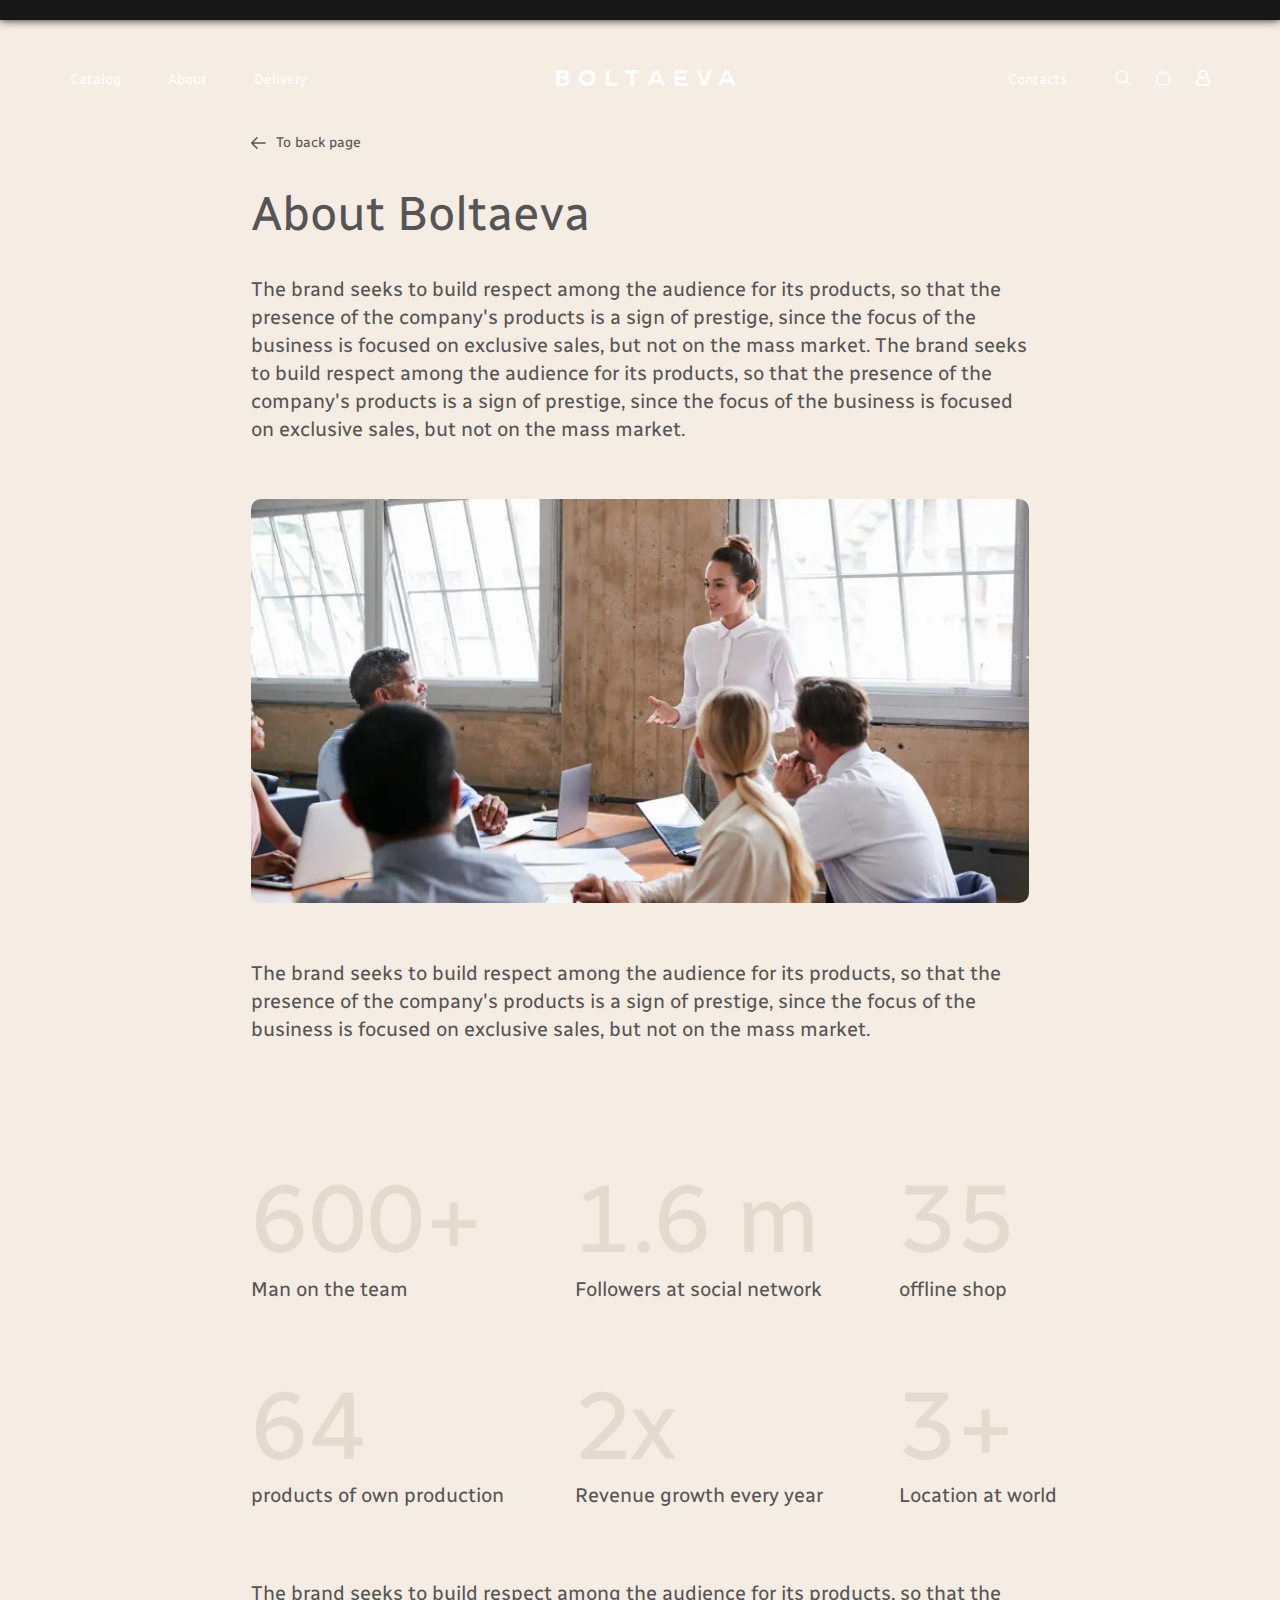
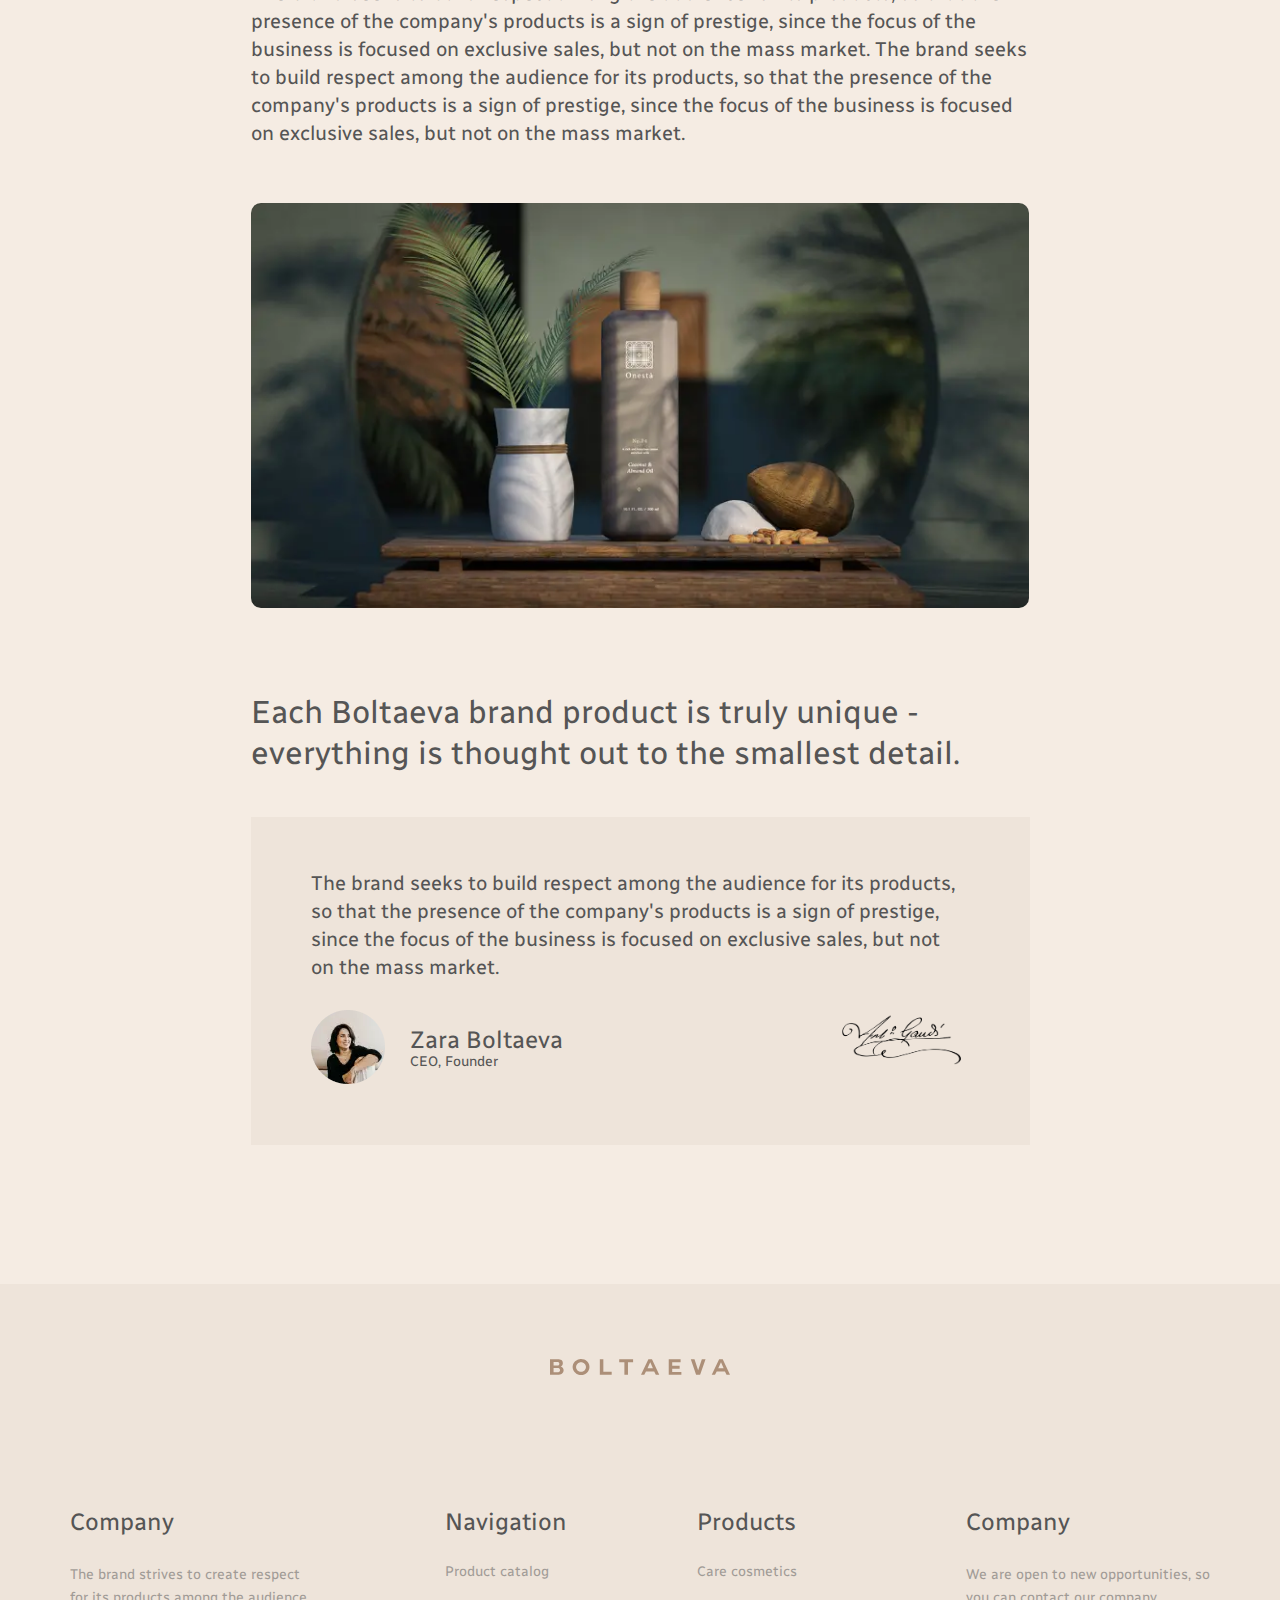
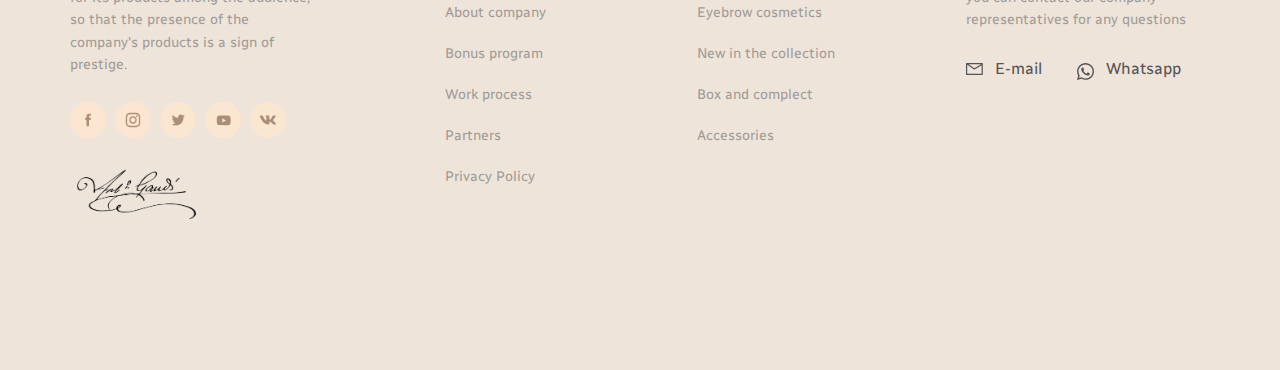
==== commit 794c71ce: "new update" ====
--- a/about.html
+++ b/about.html
@@ -9,7 +9,7 @@
 	<link rel="preconnect" href="https://fonts.gstatic.com" crossorigin>
 	<link rel="stylesheet" href="styles.css">
 	<script src=""></script>
-	<title>Boltaeva cosmetics</title>
+	<title>Boltaeva - About</title>
 </head>
 <body>
 	<div class="wrapper">
--- a/styles.css
+++ b/styles.css
@@ -75,11 +75,10 @@
     min-width:0
 }
 [class*=__container]{
-    max-width:81.25rem;
-    -webkit-box-sizing:content-box;
-    box-sizing:content-box;
+    max-width:1440px;
+    box-sizing:border-box;
     margin:0 auto;
-    padding:0 .9375rem
+    padding: 0 70px;
 }
 body::after{
     content:"";
@@ -250,15 +249,22 @@
     box-shadow:0 0 10px #171717
 }
 .header__container{
-    display:-webkit-box;
-    display:-ms-flexbox;
-    display:flex;
-    -webkit-box-pack:justify;
-    -ms-flex-pack:justify;
-    justify-content:space-between;
-    -webkit-box-align:end;
-    -ms-flex-align:end;
-    align-items:flex-end
+    position: absolute;
+    width: 100%;
+    padding: 0 70px;
+    top: 70px;
+    display: -webkit-box;
+    display: -ms-flexbox;
+    display: flex;
+    -ms-flex-wrap: wrap;
+    flex-wrap: wrap;
+    -webkit-box-orient: horizontal;
+    -webkit-box-direction: normal;
+    -ms-flex-direction: row;
+    flex-direction: row;
+    -webkit-box-pack: justify;
+    -ms-flex-pack: justify;
+    justify-content: space-between
 }
 .header__logo{
     margin-left:-24px
@@ -399,10 +405,12 @@
     margin-bottom:23px
 }
 .footer-item__text{
+    font-size: 14px;
+    line-height: 160%;
+    opacity: 0.5;
+    margin-bottom: 26px;
     margin-top:26px;
     max-width:244px;
-    font-size:14px;
-    line-height:1.4
 }
 .footer-item__signature{
     margin-top:26px
@@ -436,7 +444,7 @@
     left:0;
     width:17px;
     height:17px;
-    background-image:url(../img/mail.svg);
+    background-image:url("img/mail.svg");
     background-size:contain;
     top:4px
 }
@@ -460,7 +468,7 @@
     left:0;
     width:17px;
     height:17px;
-    background-image:url(../img/whatap.svg);
+    background-image:url("img/whatap.svg");
     background-size:contain
 }
 .footer-name{
@@ -514,7 +522,8 @@
     }
     .footer-list__link{
         padding-bottom:4px;
-        position:relative
+        position:relative;
+        opacity: 0.5
     }
     .footer-list__link::before{
         content:"";
@@ -559,8 +568,9 @@
         -ms-transform:rotate(180deg);
         transform:rotate(180deg)
     }
-    .no-webp .header-slider{
-        background-image:url(../img/cosmetics.png)
+    .header-slider{
+        background-image:url("img/hero_bg.jpg");
+        box-sizing: border-box
     }
     .header-slider{
         background-repeat:no-repeat;
@@ -767,16 +777,16 @@
         opacity:1;
         cursor:pointer
     }
-    .no-webp .about-us{
-        background-image:url(../img/bg-bolt.jpg)
-    }
+  
     .about-us{
+        background-image:url("img/section_bg.jpg");
         background-repeat:no-repeat;
         background-color:#f5ece3;
         padding:200px 0 205px
     }
     .about-us__container{
         color:#555
+    
     }
     .about-us__desc{
         max-width:492px;
@@ -940,21 +950,17 @@
         height:100%
     }
     .products__item_big{
-        -ms-grid-row:1;
         grid-row-start:1;
         -ms-grid-row-span:2;
         grid-row-end:3;
-        -ms-grid-column:1;
         grid-column-start:1;
         -ms-grid-column-span:2;
         grid-column-end:3
     }
     .products__item_big-02{
-        -ms-grid-row:4;
         grid-row-start:4;
         -ms-grid-row-span:2;
         grid-row-end:6;
-        -ms-grid-column:1;
         grid-column-start:1;
         -ms-grid-column-span:2;
         grid-column-end:3
@@ -963,7 +969,8 @@
         background-color:#f5ece3
     }
     .about__container{
-        max-width:809px
+        max-width:809px;
+        padding: 0 15px
     }
     .about-boltaeva{
         padding:134px 0 67px
@@ -1087,7 +1094,8 @@
         background-color:#f5ece3
     }
     .delivery-information__container{
-        max-width:809px
+        max-width:809px;
+        padding: 0 15px
     }
     .delivery-information__title{
         margin:30px 0
@@ -1211,8 +1219,8 @@
     .video-works__container{
         max-width:810px
     }
-    .no-webp .video-works__video{
-        background-image:url(../img/video-image.jpg)
+    .video-works__video{
+        background-image:url("img/video-image.webp")
     }
     .video-works__video{
         margin:50px 0;
@@ -1324,7 +1332,6 @@
     }
     .contact-form__image{
         height:752px;
-        max-width:50%
     }
     .contact-form__desc{
         max-width:362px
@@ -1557,7 +1564,8 @@
     }
     .users__setings{
         max-width:287px;
-        margin-left:77px
+        margin-left:77px;
+        margin-top: 40px
     }
     .users__title{
         margin-top:54px;
@@ -1663,7 +1671,7 @@
     }
     @font-face{
         font-family:swiper-icons;
-        src:url("data:application/font-woff;charset=utf-8;base64, [base64]//wADZ2x5ZgAAAywAAADMAAAD2MHtryVoZWFkAAABbAAAADAAAAA2E2+eoWhoZWEAAAGcAAAAHwAAACQC9gDzaG10eAAAAigAAAAZAAAArgJkABFsb2NhAAAC0AAAAFoAAABaFQAUGG1heHAAAAG8AAAAHwAAACAAcABAbmFtZQAAA/gAAAE5AAACXvFdBwlwb3N0AAAFNAAAAGIAAACE5s74hXjaY2BkYGAAYpf5Hu/j+W2+MnAzMYDAzaX6QjD6/4//Bxj5GA8AuRwMYGkAPywL13jaY2BkYGA88P8Agx4j+/8fQDYfA1AEBWgDAIB2BOoAeNpjYGRgYNBh4GdgYgABEMnIABJzYNADCQAACWgAsQB42mNgYfzCOIGBlYGB0YcxjYGBwR1Kf2WQZGhhYGBiYGVmgAFGBiQQkOaawtDAoMBQxXjg/wEGPcYDDA4wNUA2CCgwsAAAO4EL6gAAeNpj2M0gyAACqxgGNWBkZ2D4/wMA+xkDdgAAAHjaY2BgYGaAYBkGRgYQiAHyGMF8FgYHIM3DwMHABGQrMOgyWDLEM1T9/w8UBfEMgLzE////P/5//f/V/xv+r4eaAAeMbAxwIUYmIMHEgKYAYjUcsDAwsLKxc3BycfPw8jEQA/[base64]/uznmfPFBNODM2K7MTQ45YEAZqGP81AmGGcF3iPqOop0r1SPTaTbVkfUe4HXj97wYE+yNwWYxwWu4v1ugWHgo3S1XdZEVqWM7ET0cfnLGxWfkgR42o2PvWrDMBSFj/IHLaF0zKjRgdiVMwScNRAoWUoH78Y2icB/yIY09An6AH2Bdu/UB+yxopYshQiEvnvu0dURgDt8QeC8PDw7Fpji3fEA4z/PEJ6YOB5hKh4dj3EvXhxPqH/SKUY3rJ7srZ4FZnh1PMAtPhwP6fl2PMJMPDgeQ4rY8YT6Gzao0eAEA409DuggmTnFnOcSCiEiLMgxCiTI6Cq5DZUd3Qmp10vO0LaLTd2cjN4fOumlc7lUYbSQcZFkutRG7g6JKZKy0RmdLY680CDnEJ+UMkpFFe1RN7nxdVpXrC4aTtnaurOnYercZg2YVmLN/d/gczfEimrE/fs/bOuq29Zmn8tloORaXgZgGa78yO9/cnXm2BpaGvq25Dv9S4E9+5SIc9PqupJKhYFSSl47+Qcr1mYNAAAAeNptw0cKwkAAAMDZJA8Q7OUJvkLsPfZ6zFVERPy8qHh2YER+3i/BP83vIBLLySsoKimrqKqpa2hp6+jq6RsYGhmbmJqZSy0sraxtbO3sHRydnEMU4uR6yx7JJXveP7WrDycAAAAAAAH//wACeNpjYGRgYOABYhkgZgJCZgZNBkYGLQZtIJsFLMYAAAw3ALgAeNolizEKgDAQBCchRbC2sFER0YD6qVQiBCv/H9ezGI6Z5XBAw8CBK/m5iQQVauVbXLnOrMZv2oLdKFa8Pjuru2hJzGabmOSLzNMzvutpB3N42mNgZGBg4GKQYzBhYMxJLMlj4GBgAYow/P/PAJJhLM6sSoWKfWCAAwDAjgbRAAB42mNgYGBkAIIbCZo5IPrmUn0hGA0AO8EFTQAA");
+        src:url("data:application/font-woff; charset=utf-8;base64, [base64]//wADZ2x5ZgAAAywAAADMAAAD2MHtryVoZWFkAAABbAAAADAAAAA2E2+eoWhoZWEAAAGcAAAAHwAAACQC9gDzaG10eAAAAigAAAAZAAAArgJkABFsb2NhAAAC0AAAAFoAAABaFQAUGG1heHAAAAG8AAAAHwAAACAAcABAbmFtZQAAA/gAAAE5AAACXvFdBwlwb3N0AAAFNAAAAGIAAACE5s74hXjaY2BkYGAAYpf5Hu/j+W2+MnAzMYDAzaX6QjD6/4//Bxj5GA8AuRwMYGkAPywL13jaY2BkYGA88P8Agx4j+/8fQDYfA1AEBWgDAIB2BOoAeNpjYGRgYNBh4GdgYgABEMnIABJzYNADCQAACWgAsQB42mNgYfzCOIGBlYGB0YcxjYGBwR1Kf2WQZGhhYGBiYGVmgAFGBiQQkOaawtDAoMBQxXjg/wEGPcYDDA4wNUA2CCgwsAAAO4EL6gAAeNpj2M0gyAACqxgGNWBkZ2D4/wMA+xkDdgAAAHjaY2BgYGaAYBkGRgYQiAHyGMF8FgYHIM3DwMHABGQrMOgyWDLEM1T9/w8UBfEMgLzE////P/5//f/V/xv+r4eaAAeMbAxwIUYmIMHEgKYAYjUcsDAwsLKxc3BycfPw8jEQA/[base64]/uznmfPFBNODM2K7MTQ45YEAZqGP81AmGGcF3iPqOop0r1SPTaTbVkfUe4HXj97wYE+yNwWYxwWu4v1ugWHgo3S1XdZEVqWM7ET0cfnLGxWfkgR42o2PvWrDMBSFj/IHLaF0zKjRgdiVMwScNRAoWUoH78Y2icB/yIY09An6AH2Bdu/UB+yxopYshQiEvnvu0dURgDt8QeC8PDw7Fpji3fEA4z/PEJ6YOB5hKh4dj3EvXhxPqH/SKUY3rJ7srZ4FZnh1PMAtPhwP6fl2PMJMPDgeQ4rY8YT6Gzao0eAEA409DuggmTnFnOcSCiEiLMgxCiTI6Cq5DZUd3Qmp10vO0LaLTd2cjN4fOumlc7lUYbSQcZFkutRG7g6JKZKy0RmdLY680CDnEJ+UMkpFFe1RN7nxdVpXrC4aTtnaurOnYercZg2YVmLN/d/gczfEimrE/fs/bOuq29Zmn8tloORaXgZgGa78yO9/cnXm2BpaGvq25Dv9S4E9+5SIc9PqupJKhYFSSl47+Qcr1mYNAAAAeNptw0cKwkAAAMDZJA8Q7OUJvkLsPfZ6zFVERPy8qHh2YER+3i/BP83vIBLLySsoKimrqKqpa2hp6+jq6RsYGhmbmJqZSy0sraxtbO3sHRydnEMU4uR6yx7JJXveP7WrDycAAAAAAAH//wACeNpjYGRgYOABYhkgZgJCZgZNBkYGLQZtIJsFLMYAAAw3ALgAeNolizEKgDAQBCchRbC2sFER0YD6qVQiBCv/H9ezGI6Z5XBAw8CBK/m5iQQVauVbXLnOrMZv2oLdKFa8Pjuru2hJzGabmOSLzNMzvutpB3N42mNgZGBg4GKQYzBhYMxJLMlj4GBgAYow/P/PAJJhLM6sSoWKfWCAAwDAjgbRAAB42mNgYGBkAIIbCZo5IPrmUn0hGA0AO8EFTQAA");
         font-weight:400;
         font-style:normal
     }
@@ -2076,7 +2084,6 @@
 .swiper-scrollbar{
     border-radius:10px;
     position:relative;
-    -ms-touch-action:none;
     background:rgba(0,0,0,.1)
 }
 .swiper-horizontal>.swiper-scrollbar{
@@ -2522,21 +2529,17 @@
         grid-template-columns:1fr 1fr
     }
     .products__item_big{
-        -ms-grid-row:1;
         grid-row-start:1;
         -ms-grid-row-span:1;
         grid-row-end:2;
-        -ms-grid-column:1;
         grid-column-start:1;
         -ms-grid-column-span:1;
         grid-column-end:2
     }
     .products__item_big-02{
-        -ms-grid-row:1;
         grid-row-start:1;
         -ms-grid-row-span:1;
         grid-row-end:2;
-        -ms-grid-column:1;
         grid-column-start:1;
         -ms-grid-column-span:1;
         grid-column-end:2
@@ -2978,4 +2981,4 @@
     background-image:url(../img/video-image.webp)
 }
 
-   
+   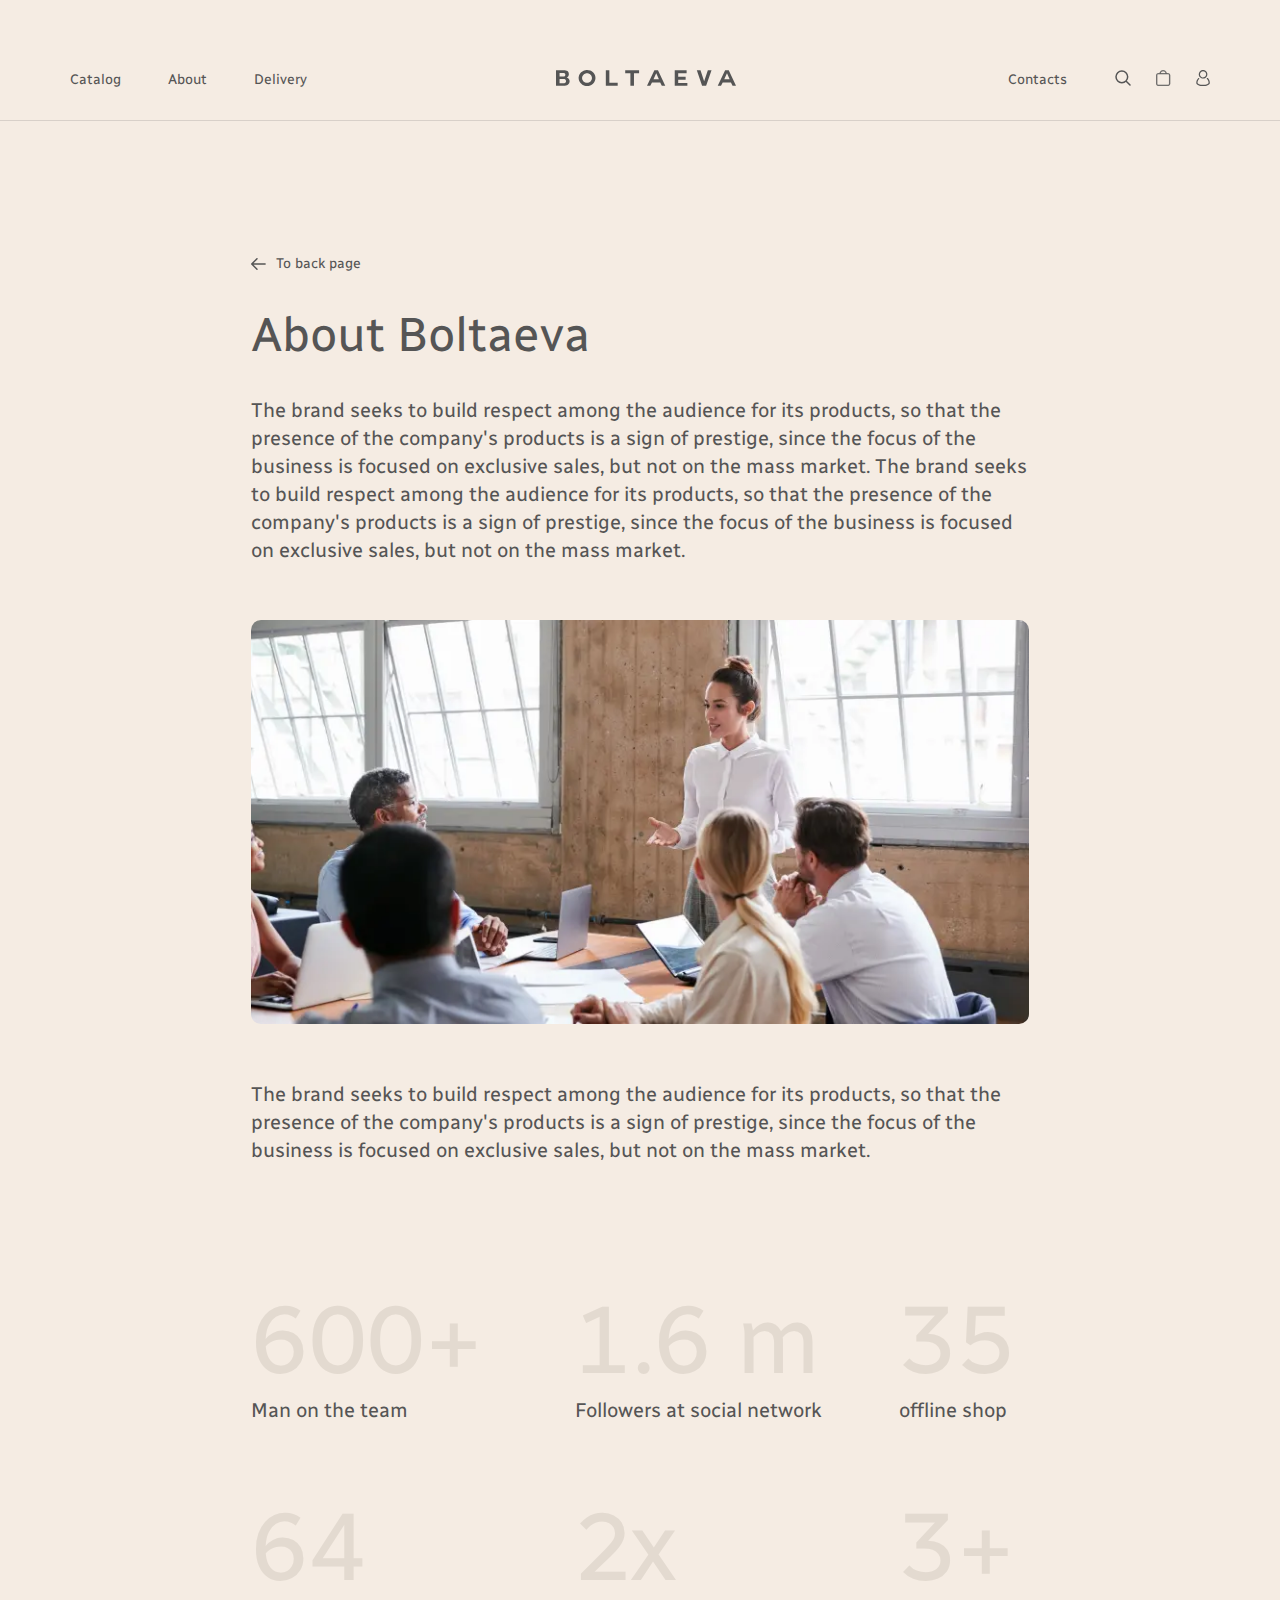
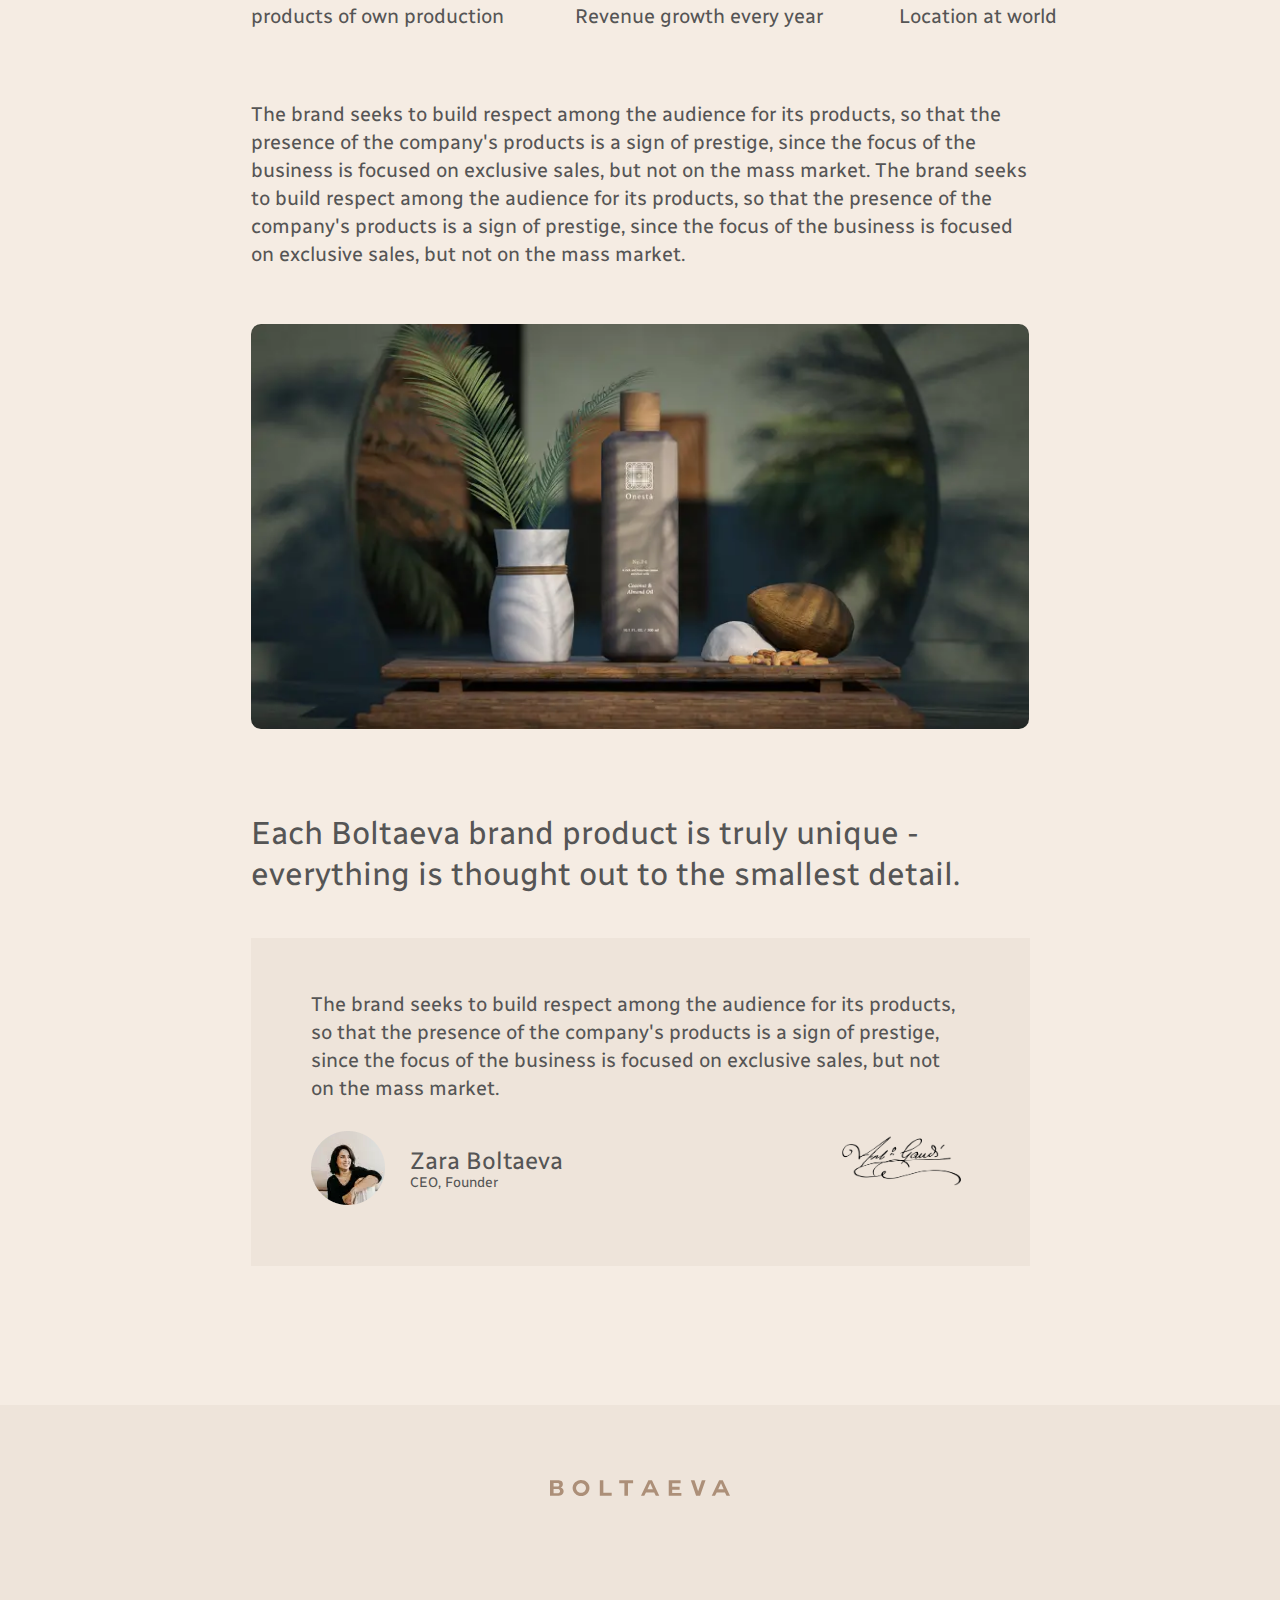
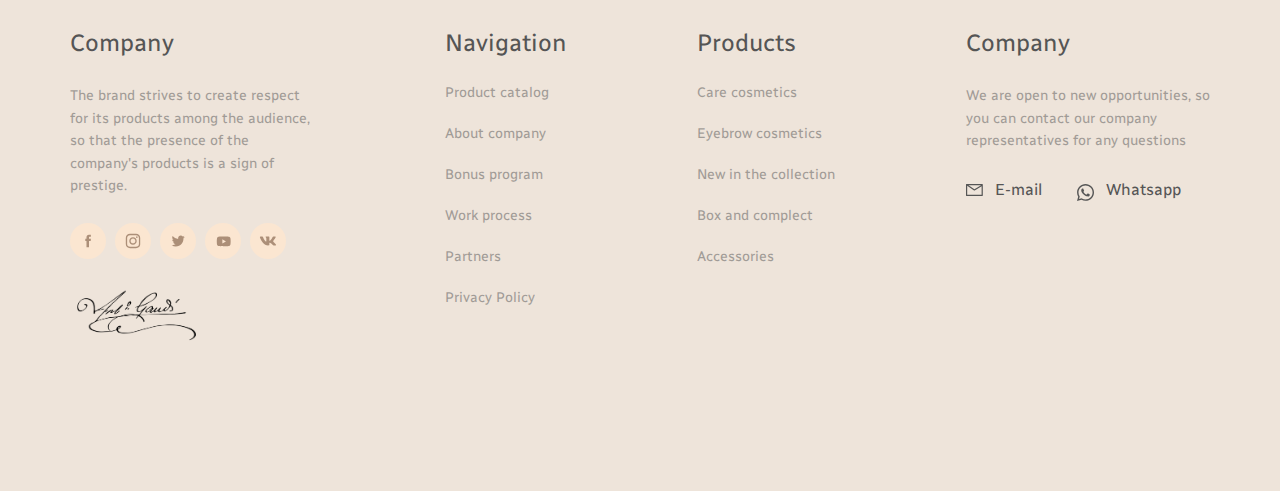
==== commit 1e1d892f: "new header" ====
--- a/about.html
+++ b/about.html
@@ -65,33 +65,19 @@
     </ul>
 </nav>
 </div>
-<a href="./index.html" class="header__logo"><img src="img/logo.svg" alt="logo" /></a>
+<a href="./index.html" class="header__logo"><img src="img/logo_alt2.svg" alt="logo" /></a>
 <ul class="header__items">
 <li class="header-item">
     <a href="./contact.html" class="header-item__link">Contacts</a>
 </li>
 <li class="header-item">
-    <a href="./catalog.html" class="header-item__link">
-        <svg width="16" height="16" viewBox="0 0 16 16" fill="none" xmlns="http://www.w3.org/2000/svg">
-            <path d="M15 15L10.9556 10.9556M12.6667 6.83333C12.6667 10.055 10.055 12.6667 6.83333 12.6667C3.61167 12.6667 1 10.055 1 6.83333C1 3.61167 3.61167 1 6.83333 1C10.055 1 12.6667 3.61167 12.6667 6.83333Z" stroke="#fff" stroke-width="1.5" stroke-linecap="round" stroke-linejoin="round" />
-        </svg>
-    </a>
+    <a href="./catalog.html" class="header-item__link"><img src="img/header/search_alt.svg" alt="logo" /></a>
 </li>
 <li class="header-item">
-    <a href="./shoping.html" class="header-item__link">
-        <svg width="15" height="16" viewBox="0 0 15 16" fill="none" xmlns="http://www.w3.org/2000/svg">
-            <path d="M11.9975 3.2746H10.5499C10.4777 2.45197 10.0872 1.68543 9.45564 1.12678C8.82409 0.568129 7.9976 0.258107 7.13983 0.258107C6.28206 0.258107 5.45556 0.568129 4.82402 1.12678C4.19247 1.68543 3.80193 2.45197 3.72973 3.2746H2.28214C1.74533 3.2746 1.23051 3.47984 0.850933 3.84516C0.471353 4.21049 0.258107 4.70598 0.258107 5.22263V13.794C0.258107 14.3106 0.471353 14.8061 0.850933 15.1714C1.23051 15.5367 1.74533 15.742 2.28214 15.742H11.9975C12.5343 15.742 13.0491 15.5367 13.4287 15.1714C13.8083 14.8061 14.0215 14.3106 14.0215 13.794V5.22263C14.0215 4.70598 13.8083 4.21049 13.4287 3.84516C13.0491 3.47984 12.5343 3.2746 11.9975 3.2746ZM7.13983 1.03437C7.78318 1.03629 8.40341 1.26548 8.88278 1.67845C9.36216 2.09141 9.66731 2.6594 9.74031 3.2746H4.53935C4.61235 2.6594 4.9175 2.09141 5.39687 1.67845C5.87625 1.26548 6.49647 1.03629 7.13983 1.03437ZM13.2119 13.794C13.2119 14.1039 13.084 14.4012 12.8562 14.6204C12.6285 14.8396 12.3196 14.9628 11.9975 14.9628H2.28214C1.96006 14.9628 1.65116 14.8396 1.42342 14.6204C1.19567 14.4012 1.06772 14.1039 1.06772 13.794V5.22263C1.06772 4.91264 1.19567 4.61534 1.42342 4.39615C1.65116 4.17695 1.96006 4.05381 2.28214 4.05381H11.9975C12.3196 4.05381 12.6285 4.17695 12.8562 4.39615C13.084 4.61534 13.2119 4.91264 13.2119 5.22263V13.794Z" fill="#555555" />
-            <path stroke="#fff" fill-rule="evenodd" clip-rule="evenodd" d="M10.7781 3.01649H11.9975C12.5996 3.01649 13.179 3.24661 13.6076 3.65918C14.0366 4.07208 14.2796 4.63424 14.2796 5.22258V13.7939C14.2796 14.3823 14.0366 14.9444 13.6076 15.3573C13.179 15.7699 12.5996 16 11.9975 16H2.2821C1.67997 16 1.1006 15.7699 0.671936 15.3573C0.242932 14.9444 0 14.3823 0 13.7939V5.22258C0 4.63424 0.242932 4.07208 0.671936 3.65918C1.1006 3.24661 1.67997 3.01649 2.2821 3.01649H3.50151C3.62777 2.21688 4.03348 1.48145 4.65299 0.933445C5.33261 0.332271 6.22023 0 7.13979 0C8.05934 0 8.94696 0.332271 9.62658 0.933445C10.2461 1.48145 10.6518 2.21688 10.7781 3.01649ZM10.5499 3.2746H11.9975C12.5343 3.2746 13.0491 3.47984 13.4287 3.84516C13.8083 4.21049 14.0215 4.70598 14.0215 5.22263V13.794C14.0215 14.3106 13.8083 14.8061 13.4287 15.1714C13.0491 15.5367 12.5343 15.742 11.9975 15.742H2.28214C1.74533 15.742 1.23051 15.5367 0.850933 15.1714C0.471353 14.8061 0.258107 14.3106 0.258107 13.794V5.22263C0.258107 4.70598 0.471353 4.21049 0.850933 3.84516C1.23051 3.47984 1.74533 3.2746 2.28214 3.2746H3.72973C3.80193 2.45197 4.19247 1.68543 4.82402 1.12678C5.45556 0.568129 6.28206 0.258107 7.13983 0.258107C7.9976 0.258107 8.82409 0.568129 9.45564 1.12678C10.0872 1.68543 10.4777 2.45197 10.5499 3.2746ZM8.71431 1.87392C8.28262 1.50203 7.72244 1.29431 7.13979 1.29239C6.55713 1.29431 5.99695 1.50203 5.56526 1.87392C5.21028 2.17973 4.9627 2.5787 4.84969 3.01649H9.42989C9.31687 2.5787 9.06929 2.17973 8.71431 1.87392ZM9.69548 3.01649C9.5774 2.50169 9.29431 2.03296 8.88278 1.67845C8.40341 1.26548 7.78318 1.03629 7.13983 1.03437C6.49647 1.03629 5.87625 1.26548 5.39687 1.67845C4.98534 2.03296 4.70217 2.50169 4.58409 3.01649C4.56462 3.10136 4.54968 3.18753 4.53935 3.2746H9.74031C9.72998 3.18753 9.71495 3.10136 9.69548 3.01649ZM12.6772 14.4344C12.8556 14.2628 12.9538 14.0322 12.9538 13.7939V5.22258C12.9538 4.98429 12.8556 4.75367 12.6772 4.58204C12.4986 4.41009 12.2542 4.31183 11.9975 4.31183H2.2821C2.02534 4.31183 1.78099 4.41009 1.60233 4.58204C1.42401 4.75367 1.32574 4.98429 1.32574 5.22258V13.7939C1.32574 14.0322 1.42401 14.2628 1.60233 14.4344C1.78099 14.6064 2.02534 14.7047 2.2821 14.7047H11.9975C12.2542 14.7047 12.4986 14.6064 12.6772 14.4344ZM12.8562 14.6204C13.084 14.4012 13.2119 14.1039 13.2119 13.794V5.22263C13.2119 4.91264 13.084 4.61534 12.8562 4.39615C12.6285 4.17695 12.3196 4.05381 11.9975 4.05381H2.28214C1.96006 4.05381 1.65116 4.17695 1.42342 4.39615C1.19567 4.61534 1.06772 4.91264 1.06772 5.22263V13.794C1.06772 14.1039 1.19567 14.4012 1.42342 14.6204C1.65116 14.8396 1.96006 14.9628 2.28214 14.9628H11.9975C12.3196 14.9628 12.6285 14.8396 12.8562 14.6204Z" fill="#555555" />
-        </svg>
-    </a>
+    <a href="./shoping.html" class="header-item__link"><img src="img/header/cart_alt.svg" alt="logo" /></a>
 </li>
 <li class="header-item">
-    <a href="./checkout.html" class="header-item__link">
-        <svg width="14" height="16" viewBox="0 0 14 16" fill="none" xmlns="http://www.w3.org/2000/svg">
-            <path d="M11.8116 8.11075C11.7543 8.05377 11.6862 8.00866 11.6114 7.97798C11.5366 7.9473 11.4565 7.93166 11.3756 7.93194C11.2948 7.93223 11.2148 7.94844 11.1402 7.97964C11.0656 8.01085 10.9978 8.05644 10.9409 8.11382C10.8839 8.1712 10.8388 8.23924 10.8081 8.31405C10.7774 8.38886 10.7618 8.46899 10.7621 8.54984C10.7624 8.6307 10.7786 8.71071 10.8098 8.78531C10.841 8.8599 10.8866 8.92762 10.9439 8.98459C11.4647 9.49979 11.878 10.1132 12.16 10.7892C12.4421 11.4653 12.5872 12.1905 12.587 12.9231C12.587 13.6738 10.427 14.7692 7.04856 14.7692C3.6701 14.7692 1.5101 13.6738 1.5101 12.9231C1.50913 12.1954 1.65156 11.4746 1.92927 10.802C2.20697 10.1294 2.6145 9.51809 3.12857 9.00305C3.24318 8.88775 3.30751 8.73178 3.30751 8.56921C3.30751 8.40663 3.24318 8.25066 3.12857 8.13536C3.01327 8.02074 2.8573 7.95641 2.69472 7.95641C2.53214 7.95641 2.37617 8.02074 2.26087 8.13536C1.63017 8.76254 1.13025 9.50869 0.790098 10.3305C0.449949 11.1524 0.276339 12.0336 0.279335 12.9231C0.279335 14.9231 3.76857 16 7.04856 16C10.3286 16 13.8178 14.9231 13.8178 12.9231C13.8202 12.0278 13.6439 11.1411 13.2995 10.3148C12.955 9.48851 12.4492 8.7392 11.8116 8.11075Z" fill="white" stroke="#fff" />
-            <path d="M7.04854 8.61539C7.90052 8.61539 8.73337 8.36274 9.44176 7.88941C10.1502 7.41607 10.7023 6.7433 11.0283 5.95618C11.3544 5.16905 11.4397 4.30291 11.2735 3.4673C11.1072 2.63169 10.697 1.86414 10.0945 1.2617C9.49209 0.659254 8.72454 0.248986 7.88893 0.082773C7.05332 -0.0834402 6.18718 0.00186646 5.40005 0.327905C4.61293 0.653944 3.94016 1.20607 3.46682 1.91447C2.99349 2.62286 2.74084 3.45571 2.74084 4.30769C2.74084 5.45016 3.19469 6.54584 4.00254 7.35369C4.81039 8.16154 5.90607 8.61539 7.04854 8.61539ZM7.04854 1.23077C7.65709 1.23077 8.25199 1.41123 8.75798 1.74933C9.26398 2.08742 9.65836 2.56797 9.89124 3.13021C10.1241 3.69244 10.1851 4.31111 10.0663 4.90797C9.94761 5.50484 9.65456 6.05309 9.22425 6.48341C8.79393 6.91372 8.24568 7.20677 7.64881 7.32549C7.05195 7.44422 6.43328 7.38328 5.87105 7.1504C5.30882 6.91751 4.82827 6.52314 4.49017 6.01714C4.15207 5.51114 3.97161 4.91625 3.97161 4.30769C3.97161 3.49164 4.29579 2.70902 4.87282 2.13198C5.44986 1.55495 6.23249 1.23077 7.04854 1.23077Z" fill="white" stroke="#fff" />
-        </svg>
-    </a>
+    <a href="./checkout.html" class="header-item__link"><img src="img/header/user_alt.svg" alt="logo" /></a>
 </li>
 </ul>
 </div>
--- a/styles.css
+++ b/styles.css
@@ -239,14 +239,20 @@
 .icon-menu{
     display:none
 }
-.header{
-    position:fixed;
+.header_index{
     background-color:#171717;
     z-index:10;
     width:100%;
     padding:10px 0 10px;
     -webkit-box-shadow:0 0 10px #171717;
     box-shadow:0 0 10px #171717
+}
+.header{
+    padding-top: 70px;
+    padding-bottom: 50px;
+    color: #555555;
+    position: static;
+    border-bottom: 1px solid #5555552f;
 }
 .header__container{
     position: absolute;
@@ -331,11 +337,21 @@
 .menu__item:nth-child(1){
     margin-left:0
 }
+.menu__links{
+    font-size:14px;
+    line-height:1.4;
+    font-weight:400;
+    color:#FFFFFF;
+    -webkit-transition:.4s;
+    -o-transition:.4s;
+    transition:.4s
+}
+
 .menu__link{
     font-size:14px;
     line-height:1.4;
     font-weight:400;
-    color:#fff;
+    color:#555555;
     -webkit-transition:.4s;
     -o-transition:.4s;
     transition:.4s
@@ -351,11 +367,18 @@
     -o-transition:10s;
     transition:10s
 }
+.header-item__links{
+    font-size:14px;
+    line-height:1.4;
+    font-weight:400;
+    color:#FFFFFF
+}
+
 .header-item__link{
     font-size:14px;
     line-height:1.4;
     font-weight:400;
-    color:#fff
+    color:#555555;
 }
 .header-item__link path{
     -webkit-transition:.4s;
@@ -893,7 +916,6 @@
     }
     .cosmetics{
         background-color:#f5ece3;
-        padding-top:69px
     }
     .cosmetics__title{
         margin-top:62px;
@@ -1582,8 +1604,6 @@
         font-size:16px;
         line-height:1.2;
         display:inline-block;
-        padding-left:27px;
-        margin-bottom:63px
     }
     .users-order{
         position:relative
